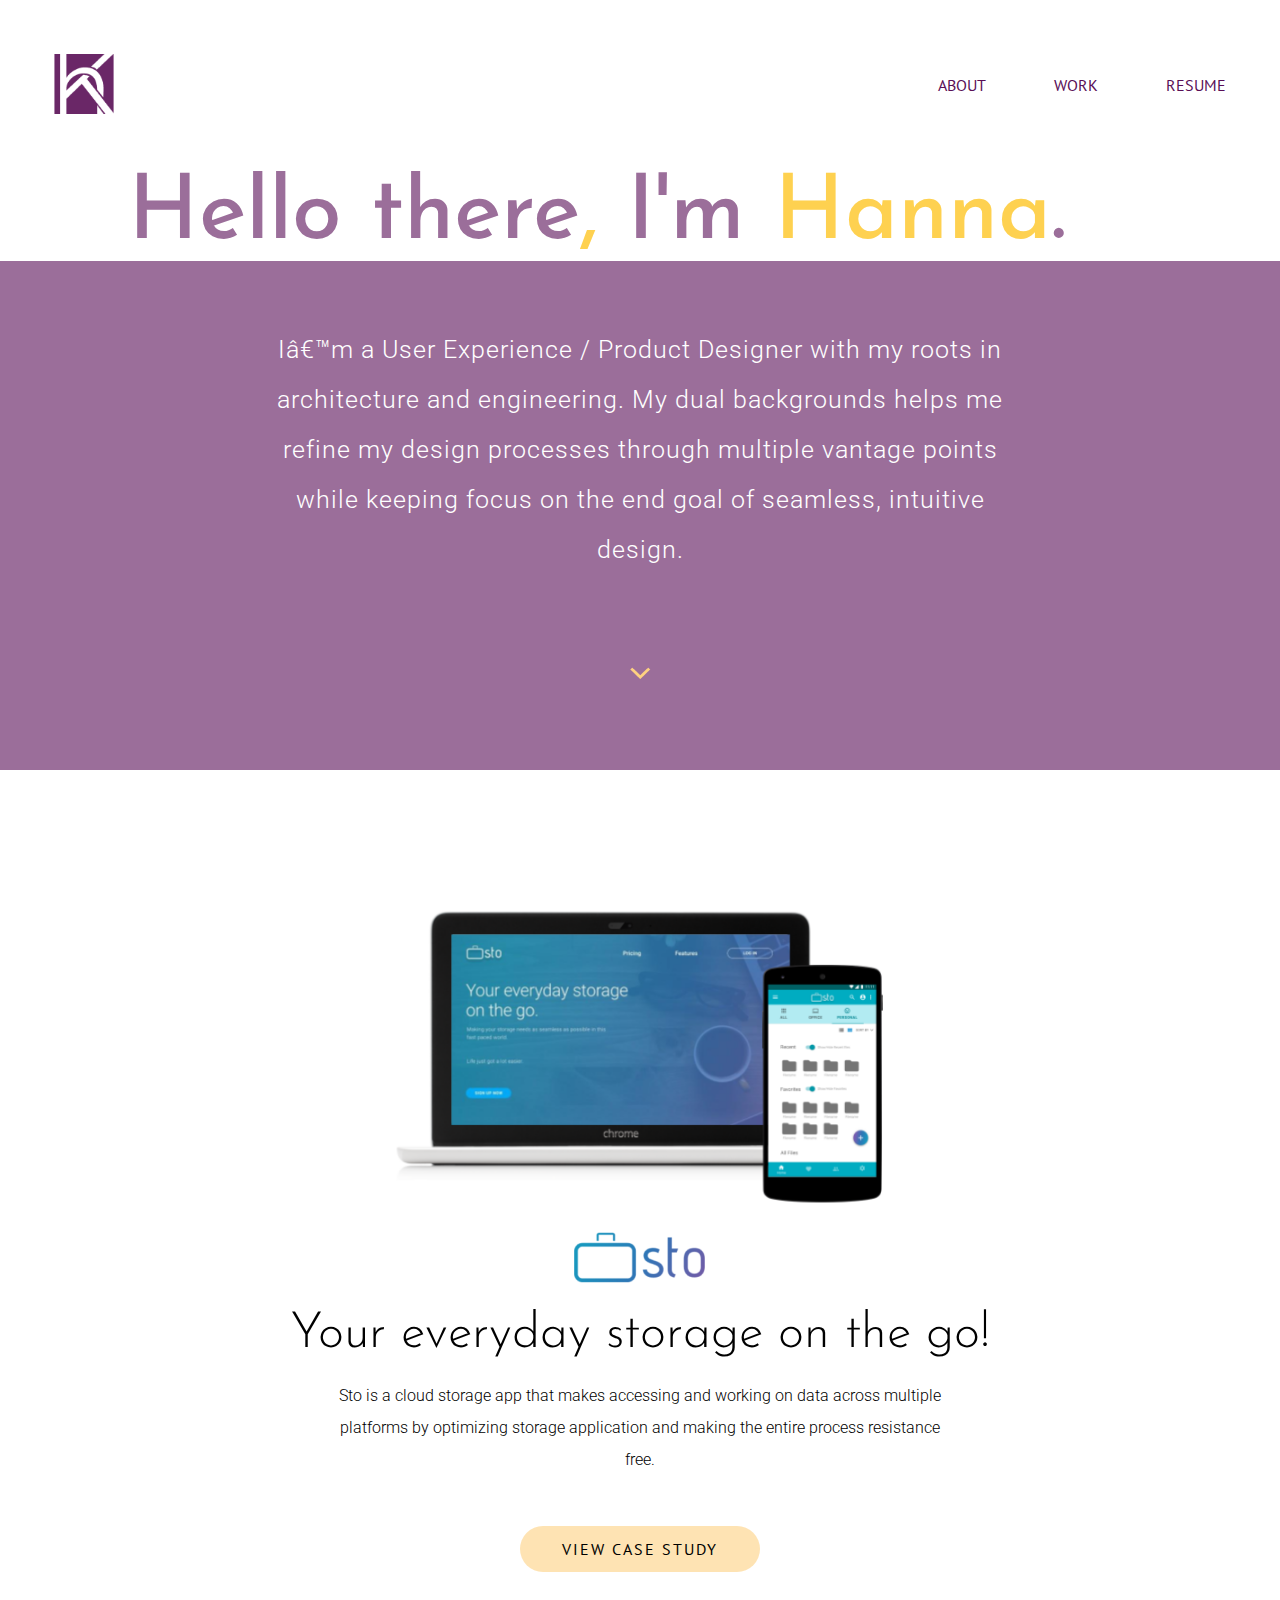
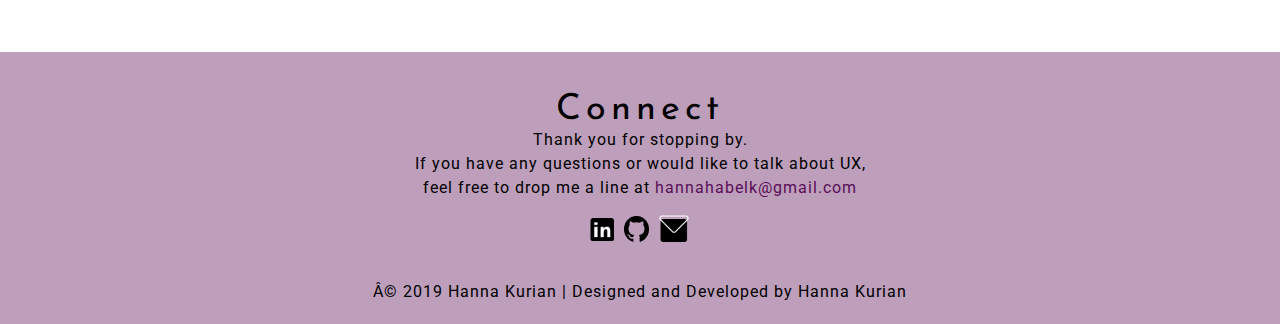
==== index.html @ 4257e0e0 "Merge branch 'master' into update9-26" ====
<!DOCTYPE html>
<html>
  <head>
    <meta charset="utf-9">
    <meta name="viewport" content="width=device-width, initial-scale=1.0">
    <title> Portfolio | Hanna Kurian</title>
     <!-- Material Design Lite -->
     <link rel="stylesheet" href="https://code.getmdl.io/1.3.0/material.indigo-purple.min.css" />
     <script defer src="https://code.getmdl.io/1.3.0/material.min.js"></script>
     <!-- Font Awesome -->
     <link href="https://maxcdn.bootstrapcdn.com/font-awesome/4.7.0/css/font-awesome.min.css" rel="stylesheet">
     <link href="https://fonts.googleapis.com/css?family=Roboto:100,100i,300,300i,400,400i,500,500i,700,700i,900,900i&display=swap" rel="stylesheet">
     <link href="https://fonts.googleapis.com/css?family=PT+Sans&display=swap" rel="stylesheet">
     <link href="https://fonts.googleapis.com/css?family=Bad+Script|Dosis:200,300,400,500,600,700,800|Josefin+Sans:100,100i,300,300i,400,400i,600,600i,700,700i|PT+Sans:400,400i,700,700i|Poiret+One&display=swap" rel="stylesheet">
    <link rel="stylesheet" href="styles/reset.css">
    <link rel="stylesheet" href="styles/main.css">
  </head>

  <body>

  <!-- navbar -->
  <header>
    <div class="head container">
      <ul class="flex-container">
        <li class="logo"><a href="index.html"><img src="images/logo.png" alt="logo"></a></li>
        <li class="about"><a href="about.html">ABOUT</a></li>
        <li class="work"><a href="project.html">WORK</a></li>
        <li class="resume"><a href="https://drive.google.com/file/d/1Lfg0qhiq1s1xW7n_6F_7X9Ksih0F5ll3/view?usp=sharing">RESUME</a></li>
      </ul>
    </div>
  </header>

  <main>
    <section class="hero container">
      <div class="herotop">
        <h1 class="herotext">Hello there<span class="yellow">, </span> I'm <span class="yellow"> Hanna</span>.</h1>
      </div>
      <div class="herobottom">
        I’m a User Experience / Product Designer with my roots in architecture and engineering.
        My dual backgrounds helps me refine my design processes through multiple
        vantage points while keeping focus on the end goal of seamless, intuitive design.
        <div class="arrow"><a href="#work"><img src="images/downarrow.png" alt="downarrow"></a></div>
      </div>
    </section>


      <!-- other sections below -->
      <section class>
        <div class="recent" id="work">
          <div class="stoMain"><img src="images/stomain.png" alt="logo"></div>
          <div class="stoLogo"><img src="images/stologo.png" alt="logo"></div>
          <div class="stoTitle"><h1>Your everyday storage on the go!</h1></div>
          <div class="stoContent">
            <p class="maincontent">Sto is a cloud storage app that makes accessing and working on data across multiple platforms by optimizing storage application and making the entire process resistance free.</p>
          </div>
          <div class="viewcasestudy">
            <a href="project.html"  class="button">VIEW CASE STUDY</a>
          </div>
        </div>
      </section>

    </main>


    <footer class="footerbox">

          <div class="texttop">
              <h5>Connect</h5>
              <h6>Thank you for stopping by.<br>
                 If you have any questions or would like to talk about UX,<br>
                 feel free to drop me a line at <a href="mailto:hannahabelk@gmail.com">hannahabelk@gmail.com</a><br>
              </h6>
          </div>



          <div class="social">
            <ul class="footcontainer">
                <li class="linkedin">
                  <a href="https://www.linkedin.com/in/hannaroykurian/">
                  <img src="images/linkedin.png" alt="logo">
                  </a>
                </li>
                <li class="github">
                  <a href="https://github.com/hannak5">
                      <img src="images/github.png" alt="logo">
                  </a>
                </li>
                <li class="mail">
                    <a href="mailto:hannahabelk@gmail.com">
                    <img src="images/mail.png" alt="logo">
                    </a>
                  </li>
              </ul>
            </div>


            <div class="textbelow">
              <h6>© 2019 Hanna Kurian | Designed and Developed by Hanna Kurian</h6>
            </div>


      </footer>

          <!-- Global site tag (gtag.js) - Google Analytics -->
      <script async src="https://www.googletagmanager.com/gtag/js?id=UA-148963703-1"></script>
      <script>
        window.dataLayer = window.dataLayer || [];
        function gtag(){dataLayer.push(arguments);}
        gtag('js', new Date());

        gtag('config', 'UA-148963703-1');
      </script>

  </body>

</html>
---- styles/main.css ----
*{
  box-sizing: border-box;
}

html{
  font-size: 10px;
}

body {
  background-color: white;
  width: 100vw;
}

.container{
  background-color: white;
  margin: 0 auto;
  overflow: hidden;
  width: 100vw;
}

/*project purple = #590E56*/
/*font specs*/


a:link, a:visited{
  color: black;
}

a:hover{
  color: #FED180;
}

p{
  font-family: 'Roboto', sans-serif;
  font-size: 1.6rem;
  line-height: 2;
  font-weight: 300;/* 400 for project.html*/
}

h1 {
  font-family: 'Josefin Sans', sans-serif;
  letter-spacing: 2; /*not there in project.html*/
}

h2 {
  font-size: 10rem;
  color: #9B6E9A;
  font-weight: bold;
}

h5{
  font-family: 'Josefin Sans', sans-serif;
  letter-spacing: .5rem;
  font-size: 3.6rem;
}

h6{
  font-family: 'Roboto', sans-serif;
  letter-spacing: .1rem;
  line-height: 2.4rem;
  font-size: 1.6rem;
}

b{
  font-weight: bolder;
}

.title{
  font-family: 'Josefin Sans', sans-serif;
  font-size: 4rem;
  font-weight: 350;
  letter-spacing: .1rem;
  line-height: 2;
  padding-bottom: 4rem;
  padding-top: 6rem;
}

/*subtitle text*/
.subtitle{
  font-family: 'Josefin Sans', sans-serif;
  font-size: 2.5rem;
  line-height: 5rem;
  font-weight: 300;
}

/*body copy big*/
.bodycopy{
  font-family: 'Roboto', sans-serif;
  font-size: 1.6rem;
  line-height: 3rem;
  letter-spacing: .1rem;
}

.smalltitle{
  width:100%;
  padding-top:8%;
  padding-bottom:2%;
  justify-content: center;
  align-items: center;
  text-align: center;
}

.captions{
  font-family: 'Roboto', sans-serif;
  font-size: 1.6rem;
  letter-spacing: .1rem;/* 0.1rem in project page*/
  line-height: 200%;/*150% in project page*/
  text-align:left;
}

.fig{
  font-family: 'Josefin sans', sans-serif;
  padding-left:2rem;
  font-style: italic;
  letter-spacing: 0px;
}

/*all the flex containers common element. 800px for desktop version*/
.content {
  align-items: center;
  align-content: center;
  display: flex;
  flex-direction: row;
  flex-wrap: wrap;
  height: auto;
  justify-content: center;
  text-align:left;
  width: 800px;
}

.pcontent {
  align-items: center;
  display: flex;
  flex-direction: row;
  flex-wrap: wrap;
  height: auto;
  justify-content: center;
  text-align:left;
  width: 800px;
}

/*container that is width 100%*/
.contentfull {
  align-items: flex-start;
  display: flex;
  flex-direction: row;
  flex-wrap: wrap;
  height: auto;
  justify-content: center;
  text-align:left;
  width:100vw;
}

section {
  margin: auto;
  width: 100%;
  overflow: hidden;
  display: flex;
  flex-wrap: wrap;
  justify-content: center;
  align-content: center;
  align-items: center;
  text-align: center;
}

.textblock{
  margin:5px;
  padding:2rem 0;
}


/*button specifications*/

.aroundbutton{
  padding-top: 5rem;
  padding-bottom:8rem;
}

a.button:link , a.button:visited {
  background-color: rgba(254, 209, 128, 60%);
  border: none;
  color: black;
  padding: 15px 32px;
  text-align: center;
  display: inline-block;
  font-size: 1.6rem;
  font-weight: 200;
  border-radius: 24px;
  font-family: 'PT Sans', sans-serif;
  width: 240px;
  letter-spacing: .2rem;
  text-decoration: none;
}

a.button:hover {
  background-color: #590E56;
  border: none;
  color: #FED180;
  padding: 15px 32px;
  text-align: center;
  display: inline-block;
  font-size: 16px;
  border-radius: 24px;
  font-family: 'PT Sans', sans-serif;
  width: 240px;
  letter-spacing: .2rem;
}

/*navbar specs*/

.flex-container{
    position:sticky;
    top:0;
    display: flex;
    flex-wrap: wrap;
    flex-direction: row;
    font-family: 'PT Sans', sans-serif;
    font-size: 2.4rem;
    height: auto;
    width: 100%;
    padding: 3rem;
    justify-content: space-between;
    align-items: center;
    }

.logo img{
      justify-content: left;
      height: 60px;
      width: 60px;
    }

li.about, li.logo, li.work, li.resume{
      justify-content: flex-end;
      display: flex;
      text-align: center;
      font-size: 1.6rem;
      flex-grow: 1;
      min-width: 7rem;
      padding: 2%;
}

.flex-container a:link, a:visited{
  color:#590E56;
}

.flex-container a:hover{
  color:#FED150;
}

li.logo {
      flex-grow:40;
      justify-content: left;
}

/*end of navbar specs*/

/* hero section */


.hero {
    height:100%;
    width:100%;
    display:flex;
    flex-direction: row;
  }

.herotop, .herobottom{
      display:flex;
      flex-direction: column;
}

.herotop{
  width:100%;
  text-align: left;
  font-weight: 500;
  font-size: 9rem;
  color: #9B6E9A;
  position: relative;
  z-index: 2;
  justify-content: left;
  align-items: flex-start;
}

.herotext{
  width:100%;
  padding-left:10%;
}
.yellow{
  color: #FED150;
  text-align: left;
}

.herobottom{
  z-index: 0;
  background-color: #9B6E9A;
  color:white;
  padding:5% 0;
  padding-left:20%;
  padding-right:20%;
  text-align:center;
  justify-content: center;
  align-items: center;
  line-height: 5rem;
  font-family: 'Roboto', sans-serif;
  font-size: 2.5rem;
  font-weight: 300;
  letter-spacing: .1rem;
}

.arrow img{
  padding-top: 45px;
  padding-bottom: 10px;
}

/* end of hero section  */

/* recent project work section */
.recent{
  align-items: center;
  justify-content: center;
  align-content: center;
  width:95%;
}

.stoMain img{
  padding:10% 0 0 0;
  width: 50rem;
  height: auto;
}

.stoTitle {
  height: auto;
  justify-content: center;
  align-items:center;
  align-content: center;
  text-align: center;
  font-weight: 300;
  font-size: 5rem;
  padding:2rem;
}

.stoContent{
  align-items: center;
  justify-content: center;
  align-content: center;
  padding-bottom:50px;
  padding-left: 25%;
  padding-right: 25%;
}

.viewcasestudy{
  padding: 8rem;
  padding-top:0
}

/* end of recent project work section */

/* footer section */
.footerbox{
  background-color: rgba(89,14,86,40%);
  padding: 4rem 8rem;
  padding-bottom: 2rem;
  height: auto;
  justify-content: center;
  align-content: center;
  align-items: center;
  text-align: center;
  width:100%;
}

.footcontainer{
  display: flex;
  flex-wrap: wrap;
  flex-direction:row;
  font-family: 'Roboto', sans-serif;
  height: auto;
  width: 100%;
  justify-content: center;
  align-items: center;
}

.social{
  padding: 10px;
  padding-bottom:20px;
  justify-content: center;
}

li.mail, li.github, li.linkedin{
      padding:5px;
      display: flex;
      min-width: 1.6rem;
      width: auto;
      height: 50px;
}

.footer{
  letter-spacing: normal;
  font-size: 1.6rem;
  font-weight: 400;
  line-height: 3rem;
}

.connect {
  letter-spacing: .5rem;
  font-size: 3.6rem;
  line-height: 4rem;
  font-weight: 400;
}

.texttop .textbelow{
  justify-content: center;
  text-align: center;
}

/* end of footer section */

/*about me page*/
.designer img{
  position:relative;
  width:100%;
  height:55rem;
  object-fit:cover;
}

.aboutmepage{
  position:absolute;
  z-index: 1;
  background-color: transparent;
}

.aboutsummary{
  display: flex;
  flex-direction: row;
  flex-wrap: wrap;
  /* padding-top:55rem; */
}

.abouttitle{
  font-size: 5rem;
  font-family:'Josefin sans', sans-serif;
  height: auto;
  margin:auto;
  padding: 4rem;
  padding-top:8rem;
}

.aboutme{
  justify-content: center;
  text-align: center;
}

.seemywork{
  margin: 5rem auto;
}

.quesbox, .ansbox{
  display: flex;
  flex-direction: column;
  flex-wrap: wrap;
  justify-content: flex-start;
  width:100%;
}

.quesbox{
  padding-top:5rem;
}

.ansbox {
  padding:3rem 0;
  padding-left: 3.5rem;
}

.ques{
  font-family: 'Josefin Sans', sans-serif;
  font-size: 3.5rem;
  line-height: 4rem;
}

.ans{
  font-size: 1.8rem;
}

.full{
  display: flex;
  flex-direction: column;
  flex-wrap: wrap;
  width:100%;
  justify-content: center;
  align-items: center;
  align-content: center;
}

.interest{
  justify-content: center;
  padding: 6rem;
  padding-bottom:4rem;
  font-size: 3.5rem;
  letter-spacing: normal;
  font-weight: 300;
}

.getintouch{
  padding:10rem 8rem;
  padding-top:0;
}

/* STO project page details */

/*summary of project*/

.intro{
  align-items: center;
  display: flex;
  flex-direction: row
  justify-content: space-between;
  width:90%;
  height: auto;
}


.sto{
  overflow: hidden;
  display: flex;
  flex-wrap: wrap;
  flex-direction: column;
  overflow:auto;
  width: 100%;
  align-items: center;
}

.stoMainp, .stoLogop, .stoTitlep, .stoContentp{
  align-items: center;
  display: flex;
  flex-direction: row;
  justify-content: center;
  text-align: center;
  width:100%;
}

.stoTitlep {
  padding: 3% 0;
  font-weight: 300;
  font-size: 5rem;
}

.stoContentp{
  width:600px;
  font-size: 1.8rem;
  line-height: 2rem;
}

.delv-container{
  align-items: flex-start;
  justify-content: space-between;
  text-align:center;
  padding: 6rem 0;
}

.design, .delv, .tools{
  min-width: 19rem;
}
/*problem solution section*/

.problemsolution{
  align-items: flex-start;
  display: flex;
  flex-direction: row;
  justify-content: space-between;
}

.left, .right{
  display: flex;
  flex-direction: column;
}

.left {
  justify-content: left;
  text-align: left;
  width: 60%;
}

.right img{
  height: auto;
  width: 23rem;
  filter: drop-shadow(0px 3px 9px #B3C1C7);
}

.prob{
  padding-bottom: 4.5rem;
}

/*color background sections*/
.colorbk{
  width:100%;
  height:auto;
  background-color: rgba(205, 169, 160, 40%);
  padding:5rem 0;
}

.current{
  text-align: left;
}

.readmore{
  display:flex;
  color: #590E56;
  justify-content: center;
  align-items: center;
  align-content: center;
  text-decoration: none;
  text-transform:lowercase;
  background-color: none;
  border-radius: 0;
  border-bottom: 1px solid #FED150;
  line-height: normal;
  padding: 0;
  margin:50px;
}

.readmore > a:hover{
  color:black;
  background-color: rgba(254, 209, 128, 60%);
  border-bottom:none;
}

/*screen width for images*/
.content-img{
  display: flex;
  flex-direction: row;
  flex-wrap: wrap;
  width: 100rem;
}

/* height for images in colored backgrounds*/
.ninefive img, .ui img, .account img, .thumbsup img,
.back img, .comp img, .hand img, .plus img{
  height: 8rem;
  padding: 5px;
  width: auto;
}

.ui, .account, .thumbsup, .ninefive,
.back, .comp, .hand, .plus{
  display: flex;
  flex-direction: column;
  flex-basis: 100%;
  flex: 1;
  padding: 3rem;
  align-items: center;
  text-align: center;
}


/* next and previous project bar*/

.bottomnavbar{
  display: flex;
  flex-direction: row;
  flex-grow: 1;
  flex-wrap: wrap;
  height: auto;
  padding: 10rem 10rem;
  width: 100%;
}

.bottomflexcontainer{
  overflow: hidden;
  width: 100%;
  align-items: center;
  align-content: center;
  justify-content: center;
  display: flex;
  flex-direction: row;
  flex-wrap: wrap;
}

.rightarrow img, .leftarrow img{
  flex-grow: 1;
  height: 2rem;
  justify-content: space-around;
  width: 2rem;
}

.rightarrow img, li.prev{
  align-items:flex-start;
  justify-content:flex-start;
  text-align:left;
}

.leftarrow img, li.next{
  align-items:flex-end;
  justify-content: flex-end;
  text-align:right;
}

li.prev, li.next, li.rightarrow, li.leftarrow{
  color: #590E56;
  display: flex;
  font-family: 'Josefin Sans', sans-serif;
  font-size: 1.6rem;
  letter-spacing: .1rem;
  padding: 1rem 2rem;
}

li.prev {
  flex-grow:20;
}

li.next {
  flex-grow:20;
}

a:visited , a:link{
        color: #590E56;
        text-decoration: none;
}

a:hover{
  color: #FED150;
}

/*persona seciton*/

.persona-cont {
  display: flex;
  flex-direction: row;
  flex-basis: 100%;
  align-items: center;
  align-content: center;
  justify-content: center;
}

.personaboy, .personagirl, .bubbles{
  padding:0 1rem;
  align-items: center;
  align-content: center;
  justify-content: center;
}

.personaboy img, .personagirl img{
  width: 24rem;
  height: auto;
  align-items: center;
  align-content: center;
  justify-content: center;
}

.bubbles{
  display: flex;
  flex-direction: column;
  justify-content: space-around;
}

.box1 {
  margin: 6px auto;
  padding: 1rem;
  text-align: center;
  position: relative;
  font-size: 1.2rem;
  letter-spacing: 1px;
  line-height: 20px;
}

.speechbubbleboy{
  border: 4px solid #590E56;
}

.speechbubblegirl{
  border: 4px solid #FED180;
}

/* speech bubble boy */

.speechbubbleboy:before {
  content: "";
  width: 0px;
  height: 0px;
  position: absolute;
  border-left: 10px solid #590E56;
  border-right: 10px solid transparent;
  border-top: 10px solid #590E56;
  border-bottom: 10px solid transparent;
  right: -21px;
  top: 6px;
}

.speechbubbleboy:after {
  content: "";
  width: 0px;
  height: 0px;
  position: absolute;
  border-left: 7px solid #fff;
  border-right: 7px solid transparent;
  border-top: 7px solid #fff;
  border-bottom: 7px solid transparent;
  right: -11px;
  top: 10px;
}


/* speech bubble girl */

.speechbubblegirl:before {
  content: "";
  width: 0px;
  height: 0px;
  position: absolute;
  border: 1px solid #FED180;
  border-left: 10px solid transparent;
  border-right: 10px solid #FED180;
  border-top: 10px solid #FED180;
  border-bottom: 10px solid transparent;
  left: -21px;
  top: 6px;
}

.speechbubblegirl:after {
  content: "";
  width: 0px;
  height: 0px;
  position: absolute;
  border-left: 7px solid transparent;
  border-right: 7px solid #fff;
  border-top: 7px solid #fff;
  border-bottom: 7px solid transparent;
  left: -11px;
  top: 10px;
}

/*competitive analysis section*/

.comp-cont{
  display: flex;
  flex-wrap: wrap;
  flex-direction: row;
  height: auto;
  width: 100%;
  padding:5%;
  justify-content: space-around;
  align-items: center;
  align-content: center;
}

.google, .dropbox, .evernote{
  display: flex;
  flex-direction: row;
  justify-content: space-between;
  align-items: center;
}

/*user flows section*/

.userflows{

  display: flex;
  flex-direction: row;
  flex-wrap: wrap;
  align-items: flex-end;
  align-content: center;
  justify-content:center;
  padding: 5rem 0;
  height: auto;
  width:100%;
}

.flow1 img, .flow2 img{
  display: flex;
  justify-content: center;
  align-items: flex-end;
  align-content: center;
  width: 58rem;
  margin:2rem;
  margin-bottom:.5rem;
  filter: drop-shadow(0px 3px 9px #B3C1C7);
}

/*images of "creating new file" screens*/
.createnewfile{
  display: flex;
  flex-wrap: wrap;
  flex-direction: row;
  justify-content:center;
  padding: 5rem 0;
}

.newfile1 img, .newfile2 img, .newfile3 img, .newfile4 img{
  display: flex;
  flex-grow: 1;
  flex-direction: row;
  height: 35rem;
  width: auto;
  padding:0 1rem;
}

.brandingimg{
  align-content: flex-start;
  align-items: flex-start;
  display: flex;
  flex-direction: row;
  flex-wrap: wrap;
  justify-content:flex-start;
  padding:5rem 0;
}

/* color palette and text image*/

.palette {
  align-content: center;
  display: flex;
  flex-direction: row;
  flex-wrap: wrap;
  height: auto;
  justify-content:space-around;
  width: 400px;
}

.maintext{
  display: flex;
  flex-direction: row;
  flex-wrap: wrap;
  height: auto;
  justify-content: space-between;
  padding: 10px 0;
  width:100%;
}
.roboto img{
  width:40rem;
  height: auto;
  padding:0 10px;
}

.box{
  justify-content:center;
  width: 28%;
}

.dot {
  border-radius: 50%;
  display: inline-block;
  height: 50px;
  width: 50px;
}

.c1{
  background-color: #745AA6;
}

.c2{
  background-color: #2F75B5;
}

.c3{
  background-color:#1896BE;
}

.c4{
  background-color:#4C5A5D;
}

.c5{
  background-color:#BBC3C6;
}

.c6{
  background-color:#F2F2F2;
}

.logoimg{
  display: flex;
  flex-direction: row;
  flex-wrap: wrap;
  height: auto;
  justify-content: space-between;
  padding: 6rem 0;
}

.l1 img, .l2 img, .l3 img{
  display: flex;
  flex-direction: row;
  flex-wrap: wrap;
  justify-content: center;
  padding:0 20px;
}

/*preference testing*/

.preference{
  display: flex;
  flex-direction: row;
  flex-wrap: wrap;
  height: auto;
  justify-content: center;
  padding: 50px 20px;
  width: 100%;
}

.row1, .row2, .row3{
  display: flex;
  flex-direction: row;
  flex-wrap: wrap;
  justify-content: center;
}

.img1a img, .img1b img{
  filter: drop-shadow(0px 3px 9px #B3C1C7);
  align-items: flex-start;
  display: flex;
  flex-direction: row;
  height: auto;
  justify-content: center;
  padding: 10px 20px;
  width: 600px;
}

.img2a img, .img2b img{
  filter: drop-shadow(0px 3px 9px #B3C1C7);
  display: flex;
  height: auto;
  justify-content: center;
  padding: 10px 20px;
  width: 600px;
  height: auto;
}

.img3a img, .img3b img{
  filter: drop-shadow(0px 3px 9px #B3C1C7);
  display: flex;
  flex-direction: row;
  height:30rem;
  width:auto;
  justify-content: center;
  padding: 1rem 2rem;
}

.threephone{
  align-items: center;
  align-content: center;
  justify-content: center;
}

.threephone img{
  height: 45rem;
  width: auto;
  padding: 5rem 2rem;
}

/*high fidelity prototyping*/

.prototype{
  display: flex;
  flex-direction: column;
  flex-wrap: wrap;
  justify-content: space-between;
}

.srow1, .srow2{
  display: flex;
  flex-direction: row;
  justify-content: center;
  padding: 50px 20px;
}

.s1 img, .s2 img, .s3 img, .s4 img, .s5 img, .s6 img{
  align-items: center;
  display: flex;
  height: 45rem;
  justify-content: space-between;
  padding: 0px 10px;
  width: auto;
}

#secondframe{
  height:auto;
  width:auto;
  overflow:auto;
}


#firstframe{
  height: auto;
  width: auto;
  overflow:auto;
}



@media screen and (max-width: 992px) {


    /*navbar*/
    .flex-container{
      width:100%;
      display: flex;
      flex-wrap: wrap;
      flex-direction: row;
      overflow: hidden;
      justify-content: space-between;
      align-items: center;
      padding: 3rem;
    }

    li.about, li.work, li.resume{
      flex-direction: row;
      justify-content: center;
      align-items: center;
    }

    li.logo {
      width: 100%;
      padding-bottom: 3rem;
      justify-content: center;
    }

    section {
      margin: auto;
      width: 100%;
      overflow: hidden;
      display: flex;
      flex-wrap: wrap;
      justify-content: center;
      align-content: center;
      align-items: center;
      text-align: center;
    }


  /*Hero section*/

  .hero {
      height:100%;
      display:flex;
      flex-direction: row;
  }


  .herotop{
    width:30rem;
    font-weight: 400;
    font-size: 4.5rem;
    padding:0;
    text-align: center;
    justify-content: left;
    align-items: left;
  }

  .herobottom{
    height:100%;
    background-color: #9B6E9A;
    padding:10% 20%;
    line-height: 4rem;
    font-size: 1.8rem;
  }

  .arrow img{
    padding:0;
    padding-bottom: 10px;
  }

  .stoMain img{
    justify-content: center;
    width:300px;
    height:auto;
  }

  .stoLogo img{
    justify-content: center;
    height: 4rem;
    width: auto;
  }

  .stoTitle {
    justify-content: center;
    height: auto;
    font-weight: 300;
    font-size: 3rem;
    padding: 2rem 4rem;
  }

  .stoContent{
    justify-content: center;
    padding: 2rem 5rem;
    padding-top: 0;
  }

  .viewcasestudy{
    justify-content: center;
    align-items: center;
    align-content: center;
    padding: 0;
    padding-bottom: 12rem;
  }

  .connect{
    letter-spacing: 0rem;
    font-size: 3rem;
  }

  .footerbox{
    padding: 4rem;
    height: auto;
  }

  .footcontainer{
    display: flex;
  }

  .textbelow {
    padding: 0;
  }

  .aboutmepage{
    position:static;
    background-color:white;
  }

  .designer img{
    position:relative;
    width:100%;
    height:auto;
    justify-content: center;
  }

/*about me page*/

  .content {
    width: 100vw;
    padding:0 3%;
  }

  .aboutsummary{
    display: flex;
    flex-direction: row;
    flex-wrap: wrap;
    /* padding-top:55rem; */
  }

  .abouttitle{
    text-align: center;
    width:100%;
    font-size: 4rem;
    line-height: 5rem;
    padding: 10%;
  }

  .aboutme{
    justify-content: center;
    text-align: center;
  }

  .seemywork{
    margin: 5rem auto;
  }

  .quesbox, .ansbox{
    display: flex;
    flex-direction: column;
    flex-wrap: wrap;
    justify-content: flex-start;
    width:100%;
  }

  .quesbox{
    padding-top:5rem;
  }

  .ansbox {
    padding:3rem 0;
    padding-left: 3.5rem;
  }

  .ques{
    font-family: 'Josefin Sans', sans-serif;
    font-size: 3.5rem;
    line-height: 4rem;
  }

  /*body copy big*/
  .bodycopy{
    font-family: 'Roboto', sans-serif;
    font-size: 1.6rem;
    line-height: 3rem;
  }

  .ans{
    font-size: 1.8rem;
  }

  .full{
    display: flex;
    flex-direction: column;
    flex-wrap: wrap;
    width:100%;
    justify-content: center;
    align-items: center;
    align-content: center;
  }

  .interest{
    text-align: center;
    align-items: center;
    align-content: center;
    justify-content: center;
    padding:4rem;
    padding-bottom:4rem;
    font-size: 3.5rem;
    letter-spacing: normal;
    font-weight: 300;
    line-height: 4rem;
  }

  .getintouch{
    padding:10rem 8rem;
    padding-top:0;
  }

/* STO project page  */

  /*navbar*/

  li.about, li.work, li.resume{
    flex-direction: row;
    justify-content: center;
    align-items: center;
  }

  li.logo {
    width: 100%;
    padding-bottom: 3rem;
    justify-content: center;
  }

    /*all the flex containers common element. 800px for desktop version*/
  .content {
    width: 80vw;
  }

.sto{
  width:80%;
  align-items: center;
  justify-content: center;
  align-content: center;
}

  .pcontent{
    width:100vw;
    align-items: center;
    justify-content: center;
    align-content: center;
  }

  /*container that is width 100%*/
  .contentfull {
    padding: 1rem;
  }

  .div{
    padding: 0px;
    justify-content: center;
  }

  .stoMainp img{
    width:100%;
    height:auto;
  }

  .stoTitlep{
    padding: 10% 0;
    font-weight: 300;
    font-size: 3.5rem;
  }


  .stoContentp{
    width:80%;
    font-size: 1.6rem;
    line-height: 3rem;
  }


  .viewcasestudy{
    padding: 8rem;
    padding-top:2rem;
  }

  a:link.button a:visited.button{
    font-size: 1.4rem;
  }

  a:hover.button{
    font-size: 1.4rem;
  }

  .delv-container{
    padding-top: 0px;
    text-align:center;
  }

  .design, .deliv , .tools{
    display:flex;
    flex-direction: column;
    padding:2rem 0;
  }

  /*problem solution section*/

  .problemsolution{
    align-items: flex-start;
    display: flex;
    flex-direction: row;
    justify-content: center;
  }

  .left, .right, .prob,.soln{
    display: flex;
    flex-direction: column;
    padding:2rem 0;
  }

  .left {
    width: 100%;
  }

  .prob{
    padding-bottom: 4.5rem;
  }

  /*color background sections*/

  /*screen width for images*/
  .content-img{
    flex-direction: column;
    flex-basis: 100%;
    width: 80%;
    align-items: center;
    justify-content: center;
    align-items: center;
    text-align: center;
  }

  .ui, .account, .thumbsup, .ninefive,
  .back, .comp, .hand, .plus{
    display: flex;
    flex-direction: column;
    flex-basis: 100%;
    flex: 1;
    padding: 3rem;
    align-items: center;
    justify-content: center;
    align-items: center;
    text-align: center;
    max-width:600px;
  }

  /* next and previous project bar*/

  .bottomnavbar{
    padding: 4rem;
  }

  li.prev, li.next, li.rightarrow, li.leftarrow{
    padding: 1rem 2rem;
  }

  .colorbk{
    padding:5rem 2rem;
  }

/*readmore buttons*/

.readmore{
  text-align: center;
  border-top: 1px solid #FED150;
  padding:2px 0;
  background-color: transparent;
}

.readmore > a:hover{
  background-color: rgba(254, 209, 128, 60%);
  border-bottom:none;
  border-top:none;
}

  /*persona section*/

  .persona-cont {
    display: flex;
    flex-direction: column;
  }

  .personaboy, .personagirl, .bubbles{
    padding:1rem 1rem;
    display: flex;
    flex-direction: column;
  }

  .personaboy img, .personagirl img{
    width: 30rem;
  }

  .box1 {
    margin: 0px auto;
    width:21rem;
    height: auto;
    padding: 2rem;
    position: relative;
  }

  .speechbubbleboy,.speechbubblegirl{
    margin: 4px auto;
  }

  /*competitive analysis section*/

  .comp-cont{
    padding: 4rem 0;
  }

  .google img, .dropbox img, .evernote img{
    width: auto;
    height: 6rem;
  }

  .google .dropbox , .evernote {
    justify-content: center;
  }

  /*user flows section*/

  .userflows{
    padding:0;
  }

  .flow1 img, .flow2 img{
    width: 33rem;
    padding: 5rem 2rem;
  }


  /*images of "creating new file" screens*/
  .createnewfile{
    display: flex;
    flex-wrap: wrap;
    flex-direction: column;
    height: auto;
    width:100%;
    padding:2rem 0;
    justify-content:space-around;
  }

  .newfile1 img, .newfile2 img, .newfile3 img, .newfile4 img{
    flex-wrap: wrap;
    flex-direction: column;
    height: auto;
    width: 28rem;
  }

/* color palette and text image*/

.brandingimg{
  justify-content:center;
}

.palette {
  min-width: 30rem;
  padding: 2rem 4rem;
}

.maintext{
  display: flex;
  flex-direction: row;
  flex-wrap: wrap;
  height: auto;
  justify-content: flex-start;
  padding: 10px;
  min-width:30rem;
}

.roboto img{
    padding: 2rem 4rem;
}

.box{
    width: 30%
}

.logoimg{
  padding: 0;
  justify-content: center;
  align-items: center;
  align-content: center;
}

.l1 img, .l2 img, .l3 img{
  display: flex;
  flex-direction: row;
  flex-wrap: wrap;
  padding: 2rem 0;
  height: auto;
  width: 100%;
}

.l2 img, .l3 img {
  height: auto;
  width: 30rem;
}

/*preference testing*/

.preference{
  padding: 0;
}

.row1, .row2, .row3{
  flex-direction: column;
  justify-content: center;
  align-items: center;
  padding: 2rem 0;
  height: auto;
  width:100%;
}

.img1a img, .img1b img, .img2a img, .img2b img{
  height: auto;
  padding: 1rem 0;
  width: 32rem;
}

.img3a img, .img3b img{
  width: 15rem;
  height: auto;
  padding: 1rem 0;
}

.threephone img{
  margin: 5px auto;
}

/*high fidelity prototyping*/

.s1 img, .s2 img, .s3 img, .s4 img, .s5 img, .s6 img{
  height: 39rem;
  padding: 0 2rem;
}

.srow1{
  padding-right: 0px;
}

.srow2{
  padding-left: 0px;
}

  #firstframe{
    padding: 2rem;
    height:600px;
    width:90vw;
    overflow: scroll;
    overflow-y: hidden;
  }

  #secondframe{
    height:500px;
    width:auto;
    overflow:auto;
    scroll-behavior: smooth;
    overflow-y: hidden;
  }

  .contentfull{
    padding:0;
    width:100vw;
  }

  .designer{
    display:flex;
    flex-grow: 1;
    flex-basis: 100%;
  }

  #myframe{
    height:300px;
    width:100vw;
    overflow:hidden;
  }

}

@media screen and (max-width: 320px){
.herotop{

}

}
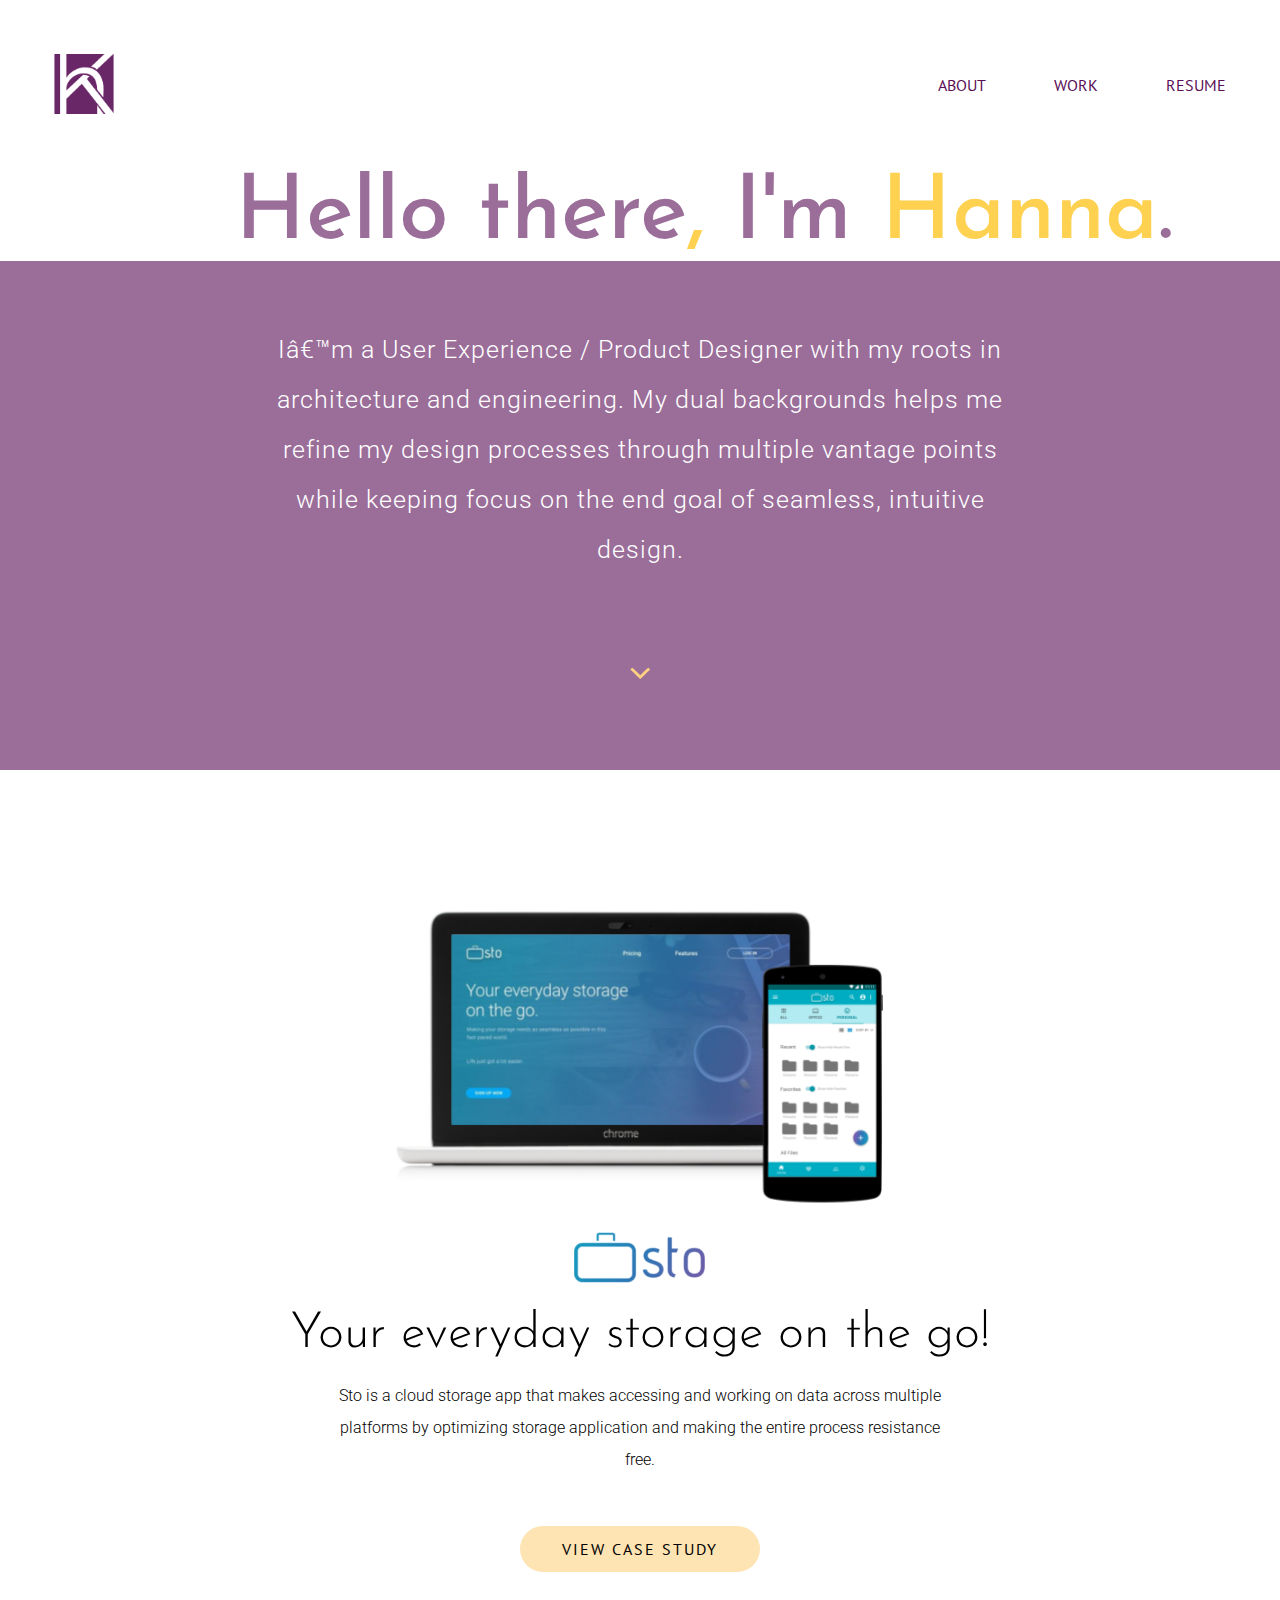
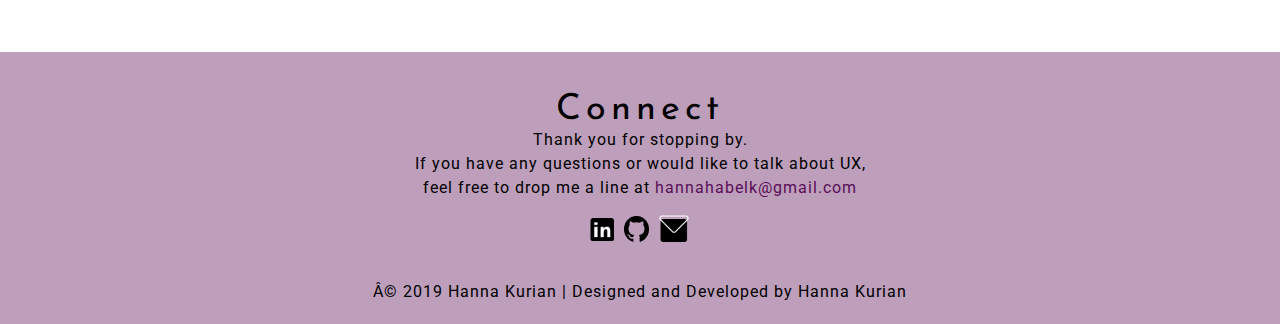
==== commit afce2062: "Update index.html" ====
--- a/index.html
+++ b/index.html
@@ -25,7 +25,7 @@
         <li class="logo"><a href="index.html"><img src="images/logo.png" alt="logo"></a></li>
         <li class="about"><a href="about.html">ABOUT</a></li>
         <li class="work"><a href="project.html">WORK</a></li>
-        <li class="resume"><a href="https://drive.google.com/file/d/1Lfg0qhiq1s1xW7n_6F_7X9Ksih0F5ll3/view?usp=sharing">RESUME</a></li>
+        <li class="resume"><a href="images/HannaKurian_Resume.pdf">RESUME</a></li>
       </ul>
     </div>
   </header>
--- a/styles/main.css
+++ b/styles/main.css
@@ -8,7 +8,7 @@
 
 body {
   background-color: white;
-  width: 100vw;
+  width: 100%;
 }
 
 .container{
@@ -271,14 +271,14 @@
 
 .herotop{
   width:100%;
-  text-align: left;
+  text-align: center;
   font-weight: 500;
   font-size: 9rem;
   color: #9B6E9A;
   position: relative;
   z-index: 2;
-  justify-content: left;
-  align-items: flex-start;
+  justify-content: center;
+  align-items: center;
 }
 
 .herotext{
@@ -887,7 +887,7 @@
   display: flex;
   flex-grow: 1;
   flex-direction: row;
-  height: 35rem;
+  height: 32rem;
   width: auto;
   padding:0 1rem;
 }
@@ -1071,7 +1071,7 @@
 
 #secondframe{
   height:auto;
-  width:auto;
+  width:100%;
   overflow:auto;
 }
 
@@ -1082,6 +1082,12 @@
   overflow:auto;
 }
 
+
+#thirdframe{
+  height: auto;
+  width: auto;
+  overflow:auto;
+}
 
 
 @media screen and (max-width: 992px) {
@@ -1335,14 +1341,14 @@
   }
 
 .sto{
-  width:80%;
+  width:100%;
   align-items: center;
   justify-content: center;
   align-content: center;
 }
 
   .pcontent{
-    width:100vw;
+    width:85%;
     align-items: center;
     justify-content: center;
     align-content: center;
@@ -1392,12 +1398,17 @@
 
   .delv-container{
     padding-top: 0px;
+    padding:0 10%;
     text-align:center;
+    justify-content:center;
+    align-items:center;
   }
 
   .design, .deliv , .tools{
     display:flex;
     flex-direction: column;
+    justify-content:center;
+    align-items:center;
     padding:2rem 0;
   }
 
@@ -1658,6 +1669,14 @@
     overflow-y: hidden;
   }
 
+  #thirdframe{
+  padding: 2rem;
+  height:600px;
+  width:90vw;
+  overflow: scroll;
+  overflow-y: hidden;
+}
+
   #secondframe{
     height:500px;
     width:auto;
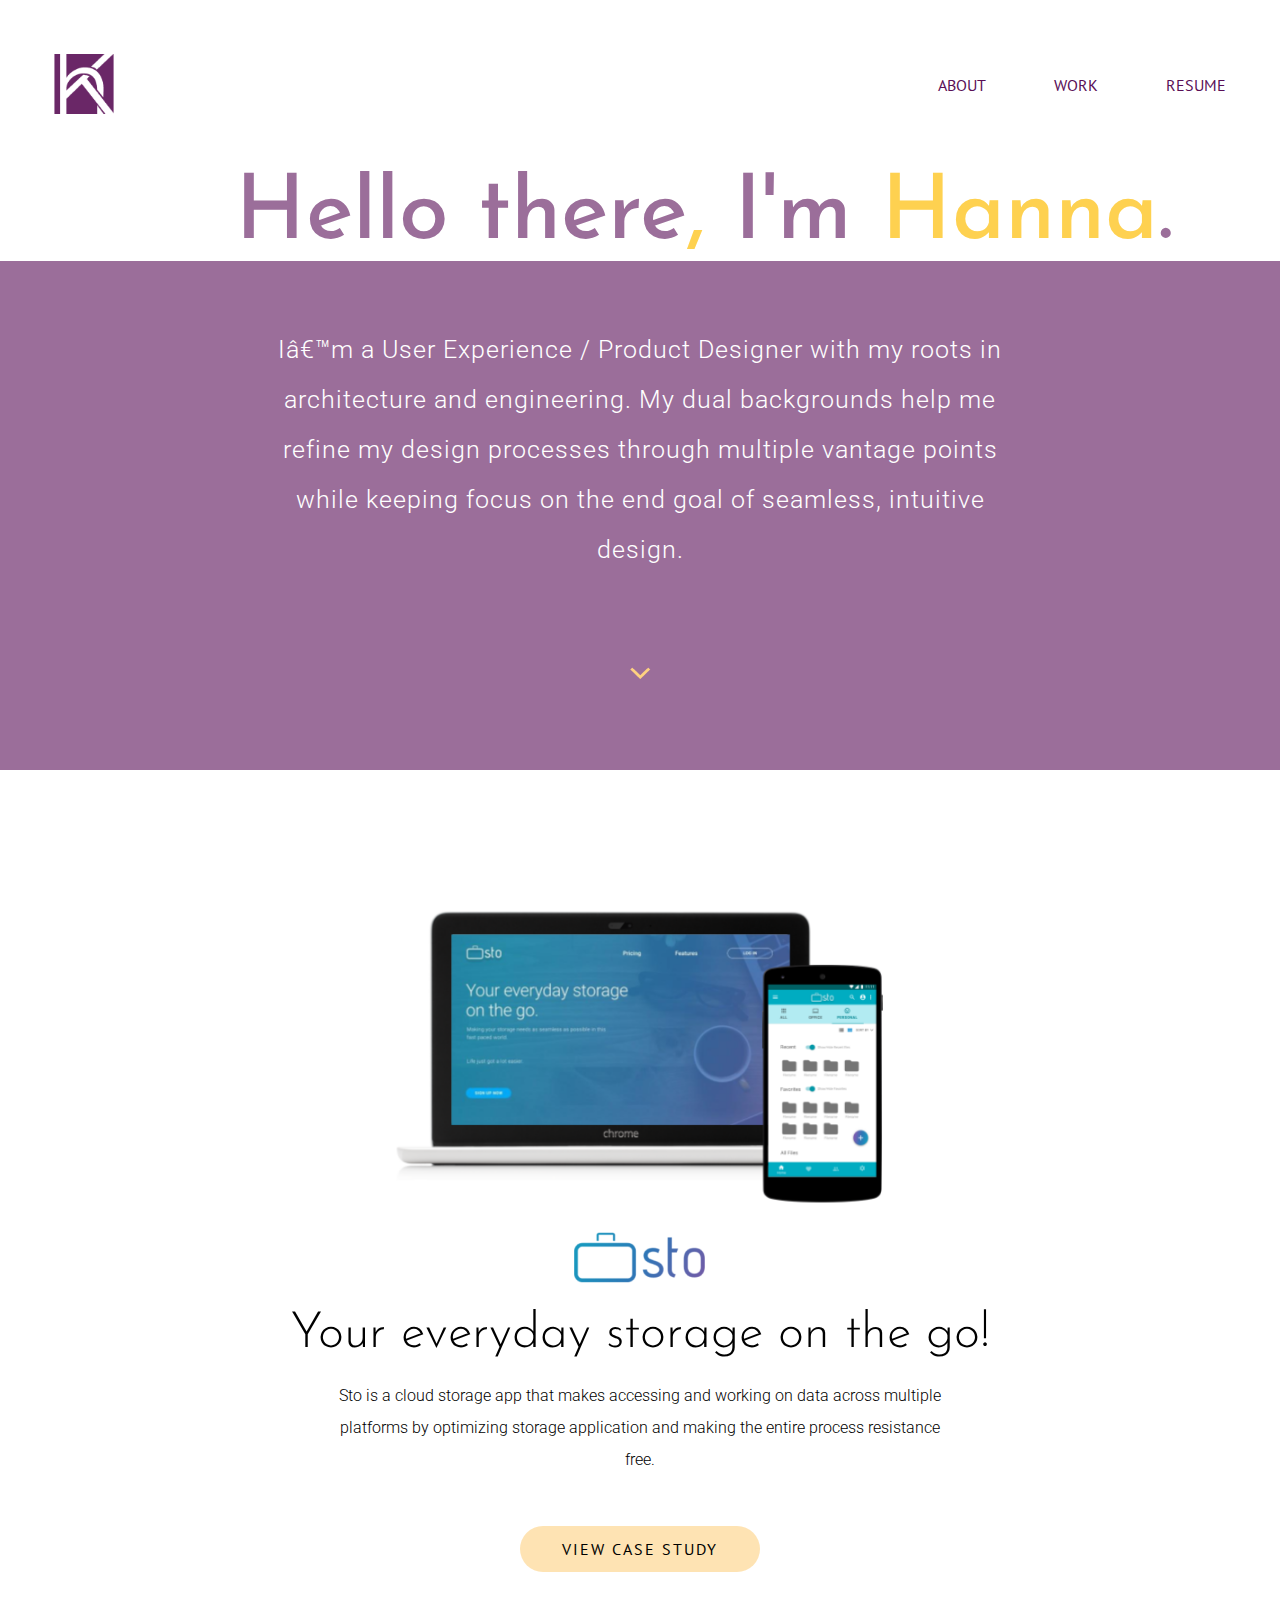
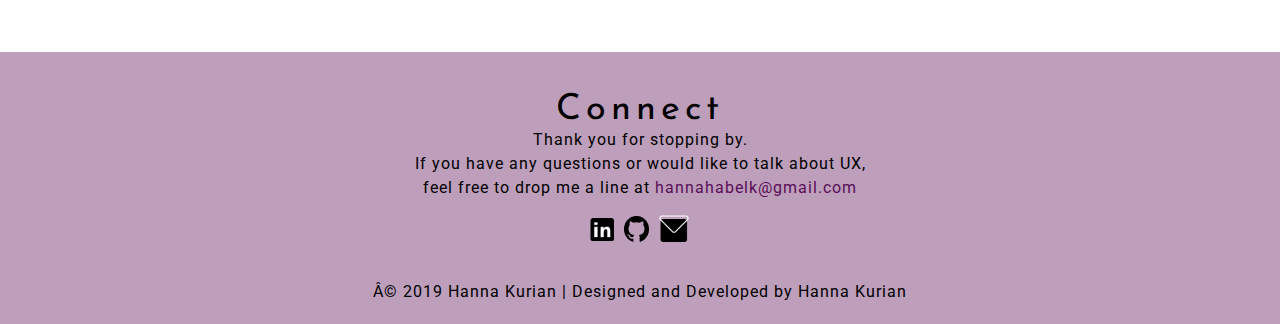
==== commit 80239bff: "Update index.html" ====
--- a/index.html
+++ b/index.html
@@ -25,7 +25,7 @@
         <li class="logo"><a href="index.html"><img src="images/logo.png" alt="logo"></a></li>
         <li class="about"><a href="about.html">ABOUT</a></li>
         <li class="work"><a href="project.html">WORK</a></li>
-        <li class="resume"><a href="images/HannaKurian_Resume.pdf">RESUME</a></li>
+        <li class="resume"><a href="https://drive.google.com/file/d/1Lfg0qhiq1s1xW7n_6F_7X9Ksih0F5ll3/view?usp=sharing">RESUME</a></li>
       </ul>
     </div>
   </header>
@@ -37,7 +37,7 @@
       </div>
       <div class="herobottom">
         I’m a User Experience / Product Designer with my roots in architecture and engineering.
-        My dual backgrounds helps me refine my design processes through multiple
+        My dual backgrounds help me refine my design processes through multiple
         vantage points while keeping focus on the end goal of seamless, intuitive design.
         <div class="arrow"><a href="#work"><img src="images/downarrow.png" alt="downarrow"></a></div>
       </div>
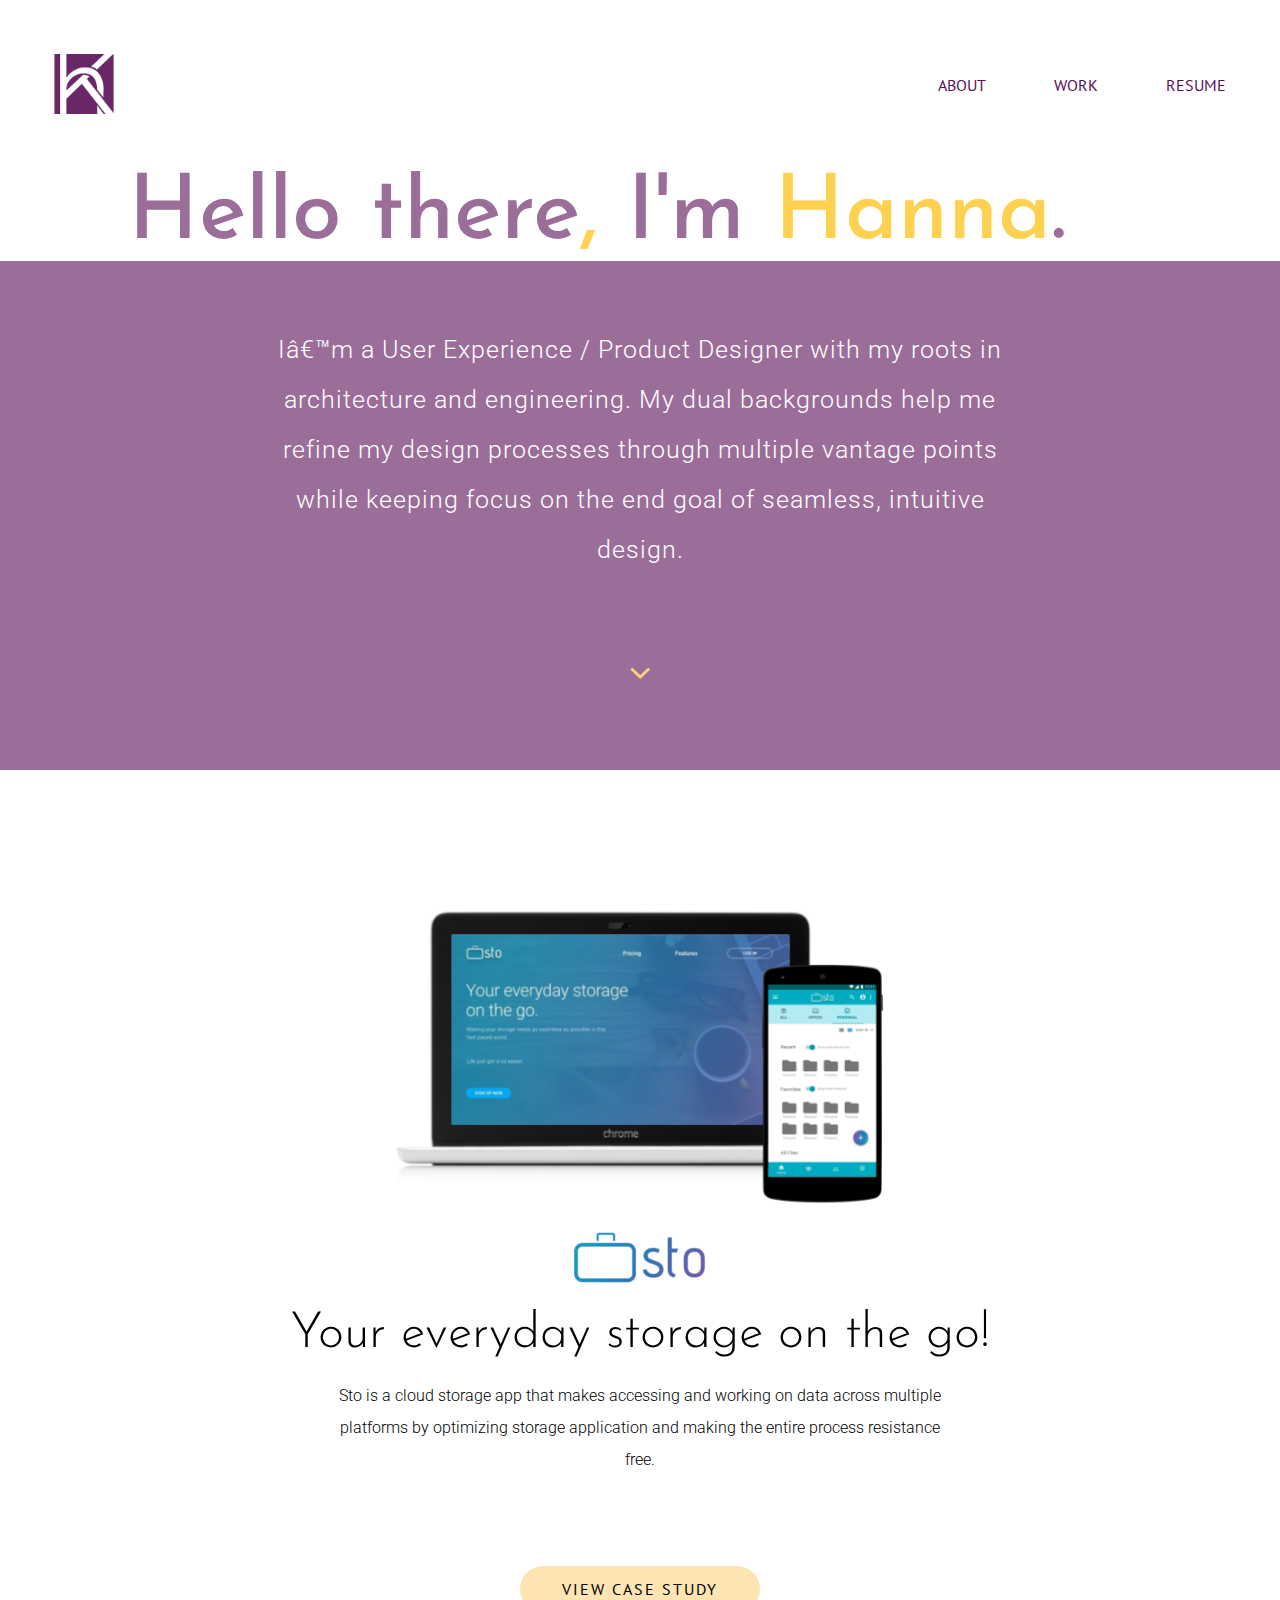
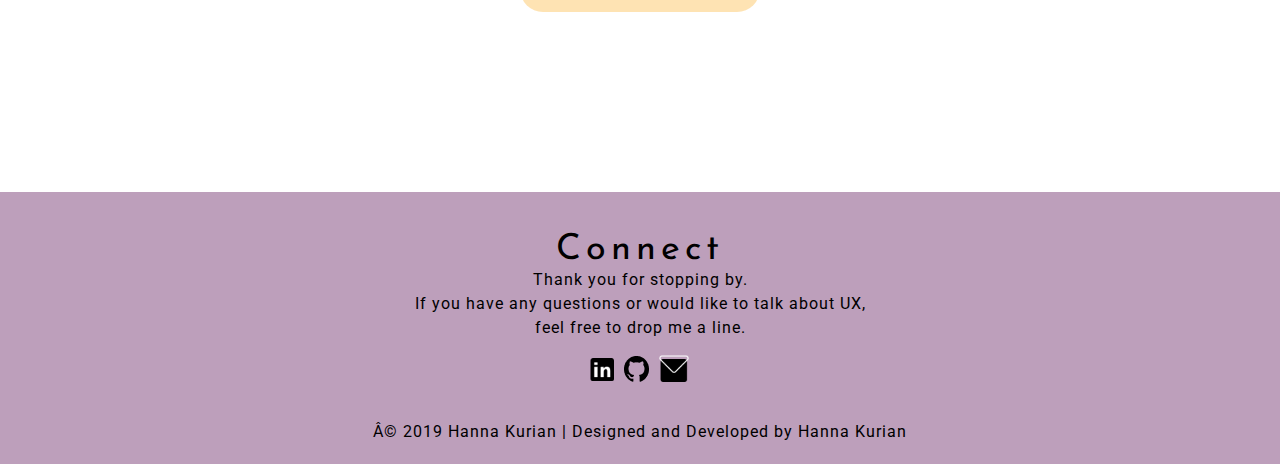
==== commit ea1179d6: "Update index.html" ====
--- a/index.html
+++ b/index.html
@@ -25,7 +25,7 @@
         <li class="logo"><a href="index.html"><img src="images/logo.png" alt="logo"></a></li>
         <li class="about"><a href="about.html">ABOUT</a></li>
         <li class="work"><a href="project.html">WORK</a></li>
-        <li class="resume"><a href="https://drive.google.com/file/d/1Lfg0qhiq1s1xW7n_6F_7X9Ksih0F5ll3/view?usp=sharing">RESUME</a></li>
+        <li class="resume"><a href="https://drive.google.com/file/d/1MYOfSh8_7zWIEd1ZQivoFqwlZMh4eCWr/view?usp=sharing" target="_blank">RESUME</a></li>
       </ul>
     </div>
   </header>
@@ -33,7 +33,7 @@
   <main>
     <section class="hero container">
       <div class="herotop">
-        <h1 class="herotext">Hello there<span class="yellow">, </span> I'm <span class="yellow"> Hanna</span>.</h1>
+        <h1 class="herotext">Hello there<span class="yellow">, </span>I'm<span class="yellow"> Hanna</span>.</h1>
       </div>
       <div class="herobottom">
         I’m a User Experience / Product Designer with my roots in architecture and engineering.
@@ -54,7 +54,7 @@
             <p class="maincontent">Sto is a cloud storage app that makes accessing and working on data across multiple platforms by optimizing storage application and making the entire process resistance free.</p>
           </div>
           <div class="viewcasestudy">
-            <a href="project.html"  class="button">VIEW CASE STUDY</a>
+            <a href="project.html"  class="button" target="_blank">VIEW CASE STUDY</a>
           </div>
         </div>
       </section>
@@ -68,7 +68,7 @@
               <h5>Connect</h5>
               <h6>Thank you for stopping by.<br>
                  If you have any questions or would like to talk about UX,<br>
-                 feel free to drop me a line at <a href="mailto:hannahabelk@gmail.com">hannahabelk@gmail.com</a><br>
+                 feel free to drop me a line.<br>
               </h6>
           </div>
 
@@ -77,17 +77,17 @@
           <div class="social">
             <ul class="footcontainer">
                 <li class="linkedin">
-                  <a href="https://www.linkedin.com/in/hannaroykurian/">
+                  <a href="https://www.linkedin.com/in/hannaroykurian/" target="_blank">
                   <img src="images/linkedin.png" alt="logo">
                   </a>
                 </li>
                 <li class="github">
-                  <a href="https://github.com/hannak5">
+                  <a href="https://github.com/hannak5" target="_blank">
                       <img src="images/github.png" alt="logo">
                   </a>
                 </li>
                 <li class="mail">
-                    <a href="mailto:hannahabelk@gmail.com">
+                    <a href="mailto:hannahabelk@gmail.com" target="_blank">
                     <img src="images/mail.png" alt="logo">
                     </a>
                   </li>
--- a/styles/main.css
+++ b/styles/main.css
@@ -15,7 +15,7 @@
   background-color: white;
   margin: 0 auto;
   overflow: hidden;
-  width: 100vw;
+  width: 100%;
 }
 
 /*project purple = #590E56*/
@@ -152,7 +152,6 @@
 }
 
 section {
-  margin: auto;
   width: 100%;
   overflow: hidden;
   display: flex;
@@ -171,12 +170,9 @@
 
 /*button specifications*/
 
-.aroundbutton{
-  padding-top: 5rem;
-  padding-bottom:8rem;
-}
 
 a.button:link , a.button:visited {
+  margin: 4rem 2rem 10rem 2rem;
   background-color: rgba(254, 209, 128, 60%);
   border: none;
   color: black;
@@ -223,6 +219,29 @@
     align-items: center;
     }
 
+
+
+
+/* .head{
+    position: sticky;
+    top: 0;
+    z-index: 100;
+}
+.section-container{
+    display: flex;
+    flex-wrap: wrap;
+    flex-direction: row;
+    font-family: 'Roboto', sans-serif;
+    font-size: 1.6rem;
+    text-transform: uppercase;
+    height: auto;
+    width: 100%;
+    padding: 0 5rem 5rem 5rem;
+    justify-content: space-between;
+    align-items: flex-start;
+    } */
+
+
 .logo img{
       justify-content: left;
       height: 60px;
@@ -239,10 +258,6 @@
       padding: 2%;
 }
 
-.flex-container a:link, a:visited{
-  color:#590E56;
-}
-
 .flex-container a:hover{
   color:#FED150;
 }
@@ -271,14 +286,14 @@
 
 .herotop{
   width:100%;
-  text-align: center;
+  text-align: left;
   font-weight: 500;
   font-size: 9rem;
   color: #9B6E9A;
   position: relative;
   z-index: 2;
-  justify-content: center;
-  align-items: center;
+  justify-content: left;
+  align-items: flex-start;
 }
 
 .herotext{
@@ -450,7 +465,7 @@
 }
 
 .seemywork{
-  margin: 5rem auto;
+
 }
 
 .quesbox, .ansbox{
@@ -493,16 +508,12 @@
 .interest{
   justify-content: center;
   padding: 6rem;
-  padding-bottom:4rem;
+  padding-bottom:0;
   font-size: 3.5rem;
   letter-spacing: normal;
   font-weight: 300;
 }
 
-.getintouch{
-  padding:10rem 8rem;
-  padding-top:0;
-}
 
 /* STO project page details */
 
@@ -559,6 +570,7 @@
 .design, .delv, .tools{
   min-width: 19rem;
 }
+
 /*problem solution section*/
 
 .problemsolution{
@@ -591,8 +603,6 @@
 
 /*color background sections*/
 .colorbk{
-  width:100%;
-  height:auto;
   background-color: rgba(205, 169, 160, 40%);
   padding:5rem 0;
 }
@@ -887,7 +897,7 @@
   display: flex;
   flex-grow: 1;
   flex-direction: row;
-  height: 32rem;
+  height: 35rem;
   width: auto;
   padding:0 1rem;
 }
@@ -1071,23 +1081,17 @@
 
 #secondframe{
   height:auto;
-  width:100%;
+  width:auto;
   overflow:auto;
 }
 
 
-#firstframe{
+#firstframe, #thirdframe{
   height: auto;
   width: auto;
   overflow:auto;
 }
 
-
-#thirdframe{
-  height: auto;
-  width: auto;
-  overflow:auto;
-}
 
 
 @media screen and (max-width: 992px) {
@@ -1117,19 +1121,6 @@
       justify-content: center;
     }
 
-    section {
-      margin: auto;
-      width: 100%;
-      overflow: hidden;
-      display: flex;
-      flex-wrap: wrap;
-      justify-content: center;
-      align-content: center;
-      align-items: center;
-      text-align: center;
-    }
-
-
   /*Hero section*/
 
   .hero {
@@ -1229,6 +1220,8 @@
 /*about me page*/
 
   .content {
+    justify-content: center;
+    align-items: center;
     width: 100vw;
     padding:0 3%;
   }
@@ -1314,10 +1307,23 @@
     line-height: 4rem;
   }
 
-  .getintouch{
-    padding:10rem 8rem;
+
+  .connectbutton {
+    display:flex;
+    flex-direction:column;
+    flex-wrap:wrap;
+  }
+
+  .getintouch, .downloadresume{
+    display:flex;
+    flex-direction: row;
+    flex-wrap: wrap;
+    justify-content: center;
+    align-items: center;
+    align-content: center;
     padding-top:0;
   }
+
 
 /* STO project page  */
 
@@ -1337,7 +1343,11 @@
 
     /*all the flex containers common element. 800px for desktop version*/
   .content {
-    width: 80vw;
+    width: 80%;
+    justify-content: center;
+    align-items: center;
+    align-content: center;
+
   }
 
 .sto{
@@ -1348,7 +1358,7 @@
 }
 
   .pcontent{
-    width:85%;
+    width:75%;
     align-items: center;
     justify-content: center;
     align-content: center;
@@ -1398,17 +1408,12 @@
 
   .delv-container{
     padding-top: 0px;
-    padding:0 10%;
     text-align:center;
-    justify-content:center;
-    align-items:center;
   }
 
   .design, .deliv , .tools{
     display:flex;
     flex-direction: column;
-    justify-content:center;
-    align-items:center;
     padding:2rem 0;
   }
 
@@ -1661,21 +1666,13 @@
   padding-left: 0px;
 }
 
-  #firstframe{
+  #firstframe, #thirdframe{
     padding: 2rem;
     height:600px;
     width:90vw;
     overflow: scroll;
     overflow-y: hidden;
   }
-
-  #thirdframe{
-  padding: 2rem;
-  height:600px;
-  width:90vw;
-  overflow: scroll;
-  overflow-y: hidden;
-}
 
   #secondframe{
     height:500px;
@@ -1687,7 +1684,7 @@
 
   .contentfull{
     padding:0;
-    width:100vw;
+    width:100%;
   }
 
   .designer{
@@ -1698,7 +1695,7 @@
 
   #myframe{
     height:300px;
-    width:100vw;
+    width:100%;
     overflow:hidden;
   }
 
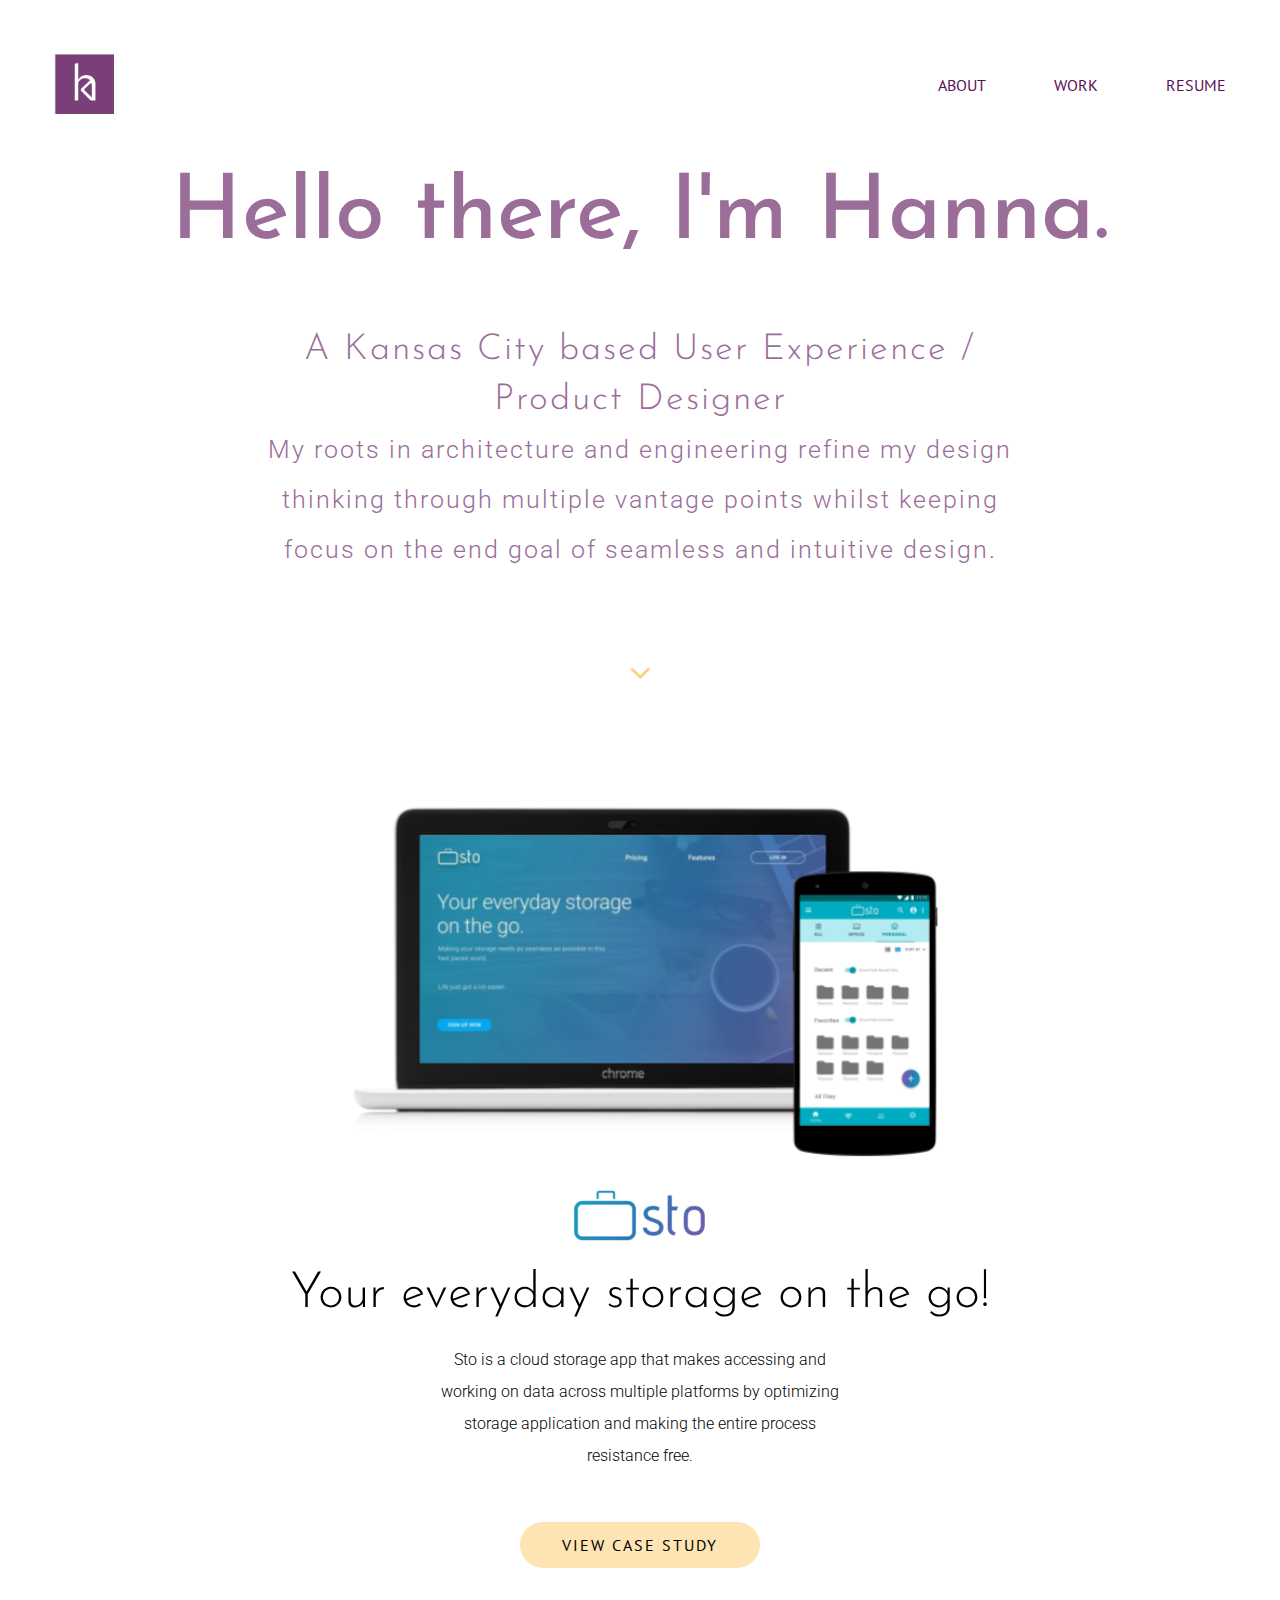
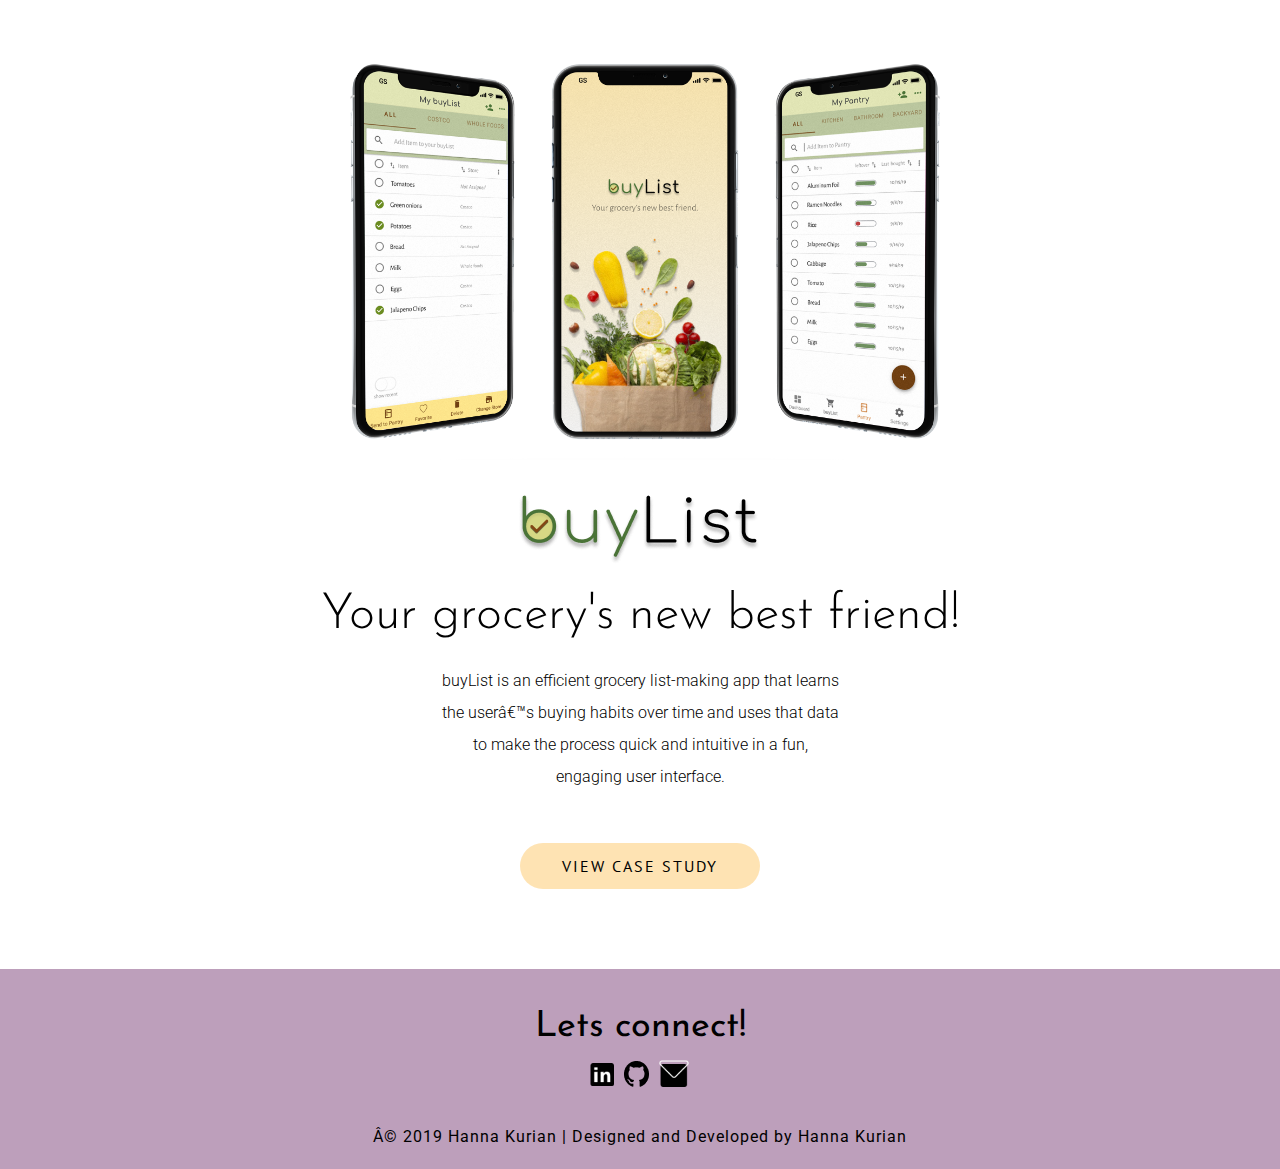
==== commit 74a6f157: "second commit" ====
--- a/index.html
+++ b/index.html
@@ -36,27 +36,49 @@
         <h1 class="herotext">Hello there<span class="yellow">, </span>I'm<span class="yellow"> Hanna</span>.</h1>
       </div>
       <div class="herobottom">
-        I’m a User Experience / Product Designer with my roots in architecture and engineering.
-        My dual backgrounds help me refine my design processes through multiple
-        vantage points while keeping focus on the end goal of seamless, intuitive design.
+        <h5>A Kansas City based User Experience / Product Designer</h5>
+        My roots in architecture and engineering refine my design thinking through multiple
+        vantage points whilst keeping focus on the end goal of seamless and intuitive design.
         <div class="arrow"><a href="#work"><img src="images/downarrow.png" alt="downarrow"></a></div>
       </div>
     </section>
 
 
       <!-- other sections below -->
-      <section class>
+      <!-- <section class>
         <div class="recent" id="work">
-          <div class="stoMain"><img src="images/stomain.png" alt="logo"></div>
-          <div class="stoLogo"><img src="images/stologo.png" alt="logo"></div>
-          <div class="stoTitle"><h1>Your everyday storage on the go!</h1></div>
+          <div class="Main-bl"><img src="images/stomain.png" alt="logo"></div>
+          <div class="proj-Logo"><img src="images/stologo.png" alt="logo"></div>
+          <div class="proj-Title"><h1>Your everyday storage on the go!</h1></div>
           <div class="stoContent">
-            <p class="maincontent">Sto is a cloud storage app that makes accessing and working on data across multiple platforms by optimizing storage application and making the entire process resistance free.</p>
+            <p class="proj-content">Sto is a cloud storage app that makes accessing and working on data across multiple platforms by optimizing storage application and making the entire process resistance free.</p>
           </div>
           <div class="viewcasestudy">
             <a href="project.html"  class="button" target="_blank">VIEW CASE STUDY</a>
           </div>
         </div>
+      </section> -->
+
+
+
+      <section class="intro pcontent" id="work">
+        <ul class="summary">
+          <li class="main-bl"><img src="images/stomain.png" alt="logo"></li>
+          <li class="proj-Logo"><img src="images/stologo.png" alt="logo"></li>
+          <li class="proj-Title"><h1>Your everyday storage on the go!</h1></li>
+          <li class="proj-Content indexpage"><p> Sto is a cloud storage app that makes accessing and working on data across multiple platforms by optimizing storage application and making the entire process resistance free.</p></li>
+          <li class="aroundbutton casestudy"><a class="button" href="project.html"  target="_blank">VIEW CASE STUDY</a></li>
+        </ul>
+      </section>
+
+      <section class="intro pcontent">
+        <ul class="summary">
+          <li class="main-bl"><img src="images/buylist/mainimg.png" alt="main image"></li>
+          <li class="proj-logo"><img src="images/buylist/logo.png" alt="buylist logo"></li>
+          <li class="proj-Title"><h1>Your grocery's new best friend!</h1></li>
+          <li class="proj-Content"><p> buyList is an efficient grocery list-making app that learns the user’s buying habits over time and uses that data to make the process quick and intuitive in a fun, engaging user interface.</p></li>
+          <li class="aroundbutton casestudy"><a class="button" href="buylist.html"  target="_blank">VIEW CASE STUDY</a></li>
+        </ul>
       </section>
 
     </main>
@@ -65,11 +87,7 @@
     <footer class="footerbox">
 
           <div class="texttop">
-              <h5>Connect</h5>
-              <h6>Thank you for stopping by.<br>
-                 If you have any questions or would like to talk about UX,<br>
-                 feel free to drop me a line.<br>
-              </h6>
+              <h5>Lets connect!</h5>
           </div>
 
 
--- a/styles/main.css
+++ b/styles/main.css
@@ -15,7 +15,7 @@
   background-color: white;
   margin: 0 auto;
   overflow: hidden;
-  width: 100%;
+  width: 100vw;
 }
 
 /*project purple = #590E56*/
@@ -50,7 +50,7 @@
 
 h5{
   font-family: 'Josefin Sans', sans-serif;
-  letter-spacing: .5rem;
+  letter-spacing: .2.5rem;
   font-size: 3.6rem;
 }
 
@@ -79,7 +79,7 @@
 .subtitle{
   font-family: 'Josefin Sans', sans-serif;
   font-size: 2.5rem;
-  line-height: 5rem;
+  line-height: 3rem;
   font-weight: 300;
 }
 
@@ -136,7 +136,7 @@
   height: auto;
   justify-content: center;
   text-align:left;
-  width: 800px;
+  max-width: 800px;
 }
 
 /*container that is width 100%*/
@@ -152,6 +152,7 @@
 }
 
 section {
+  margin: auto;
   width: 100%;
   overflow: hidden;
   display: flex;
@@ -168,11 +169,19 @@
 }
 
 
+
 /*button specifications*/
 
+.aroundbutton{
+  padding-top: 0rem;
+  padding-bottom:8rem;
+}
+
+.casestudy{
+  padding-top: 0;
+}
 
 a.button:link , a.button:visited {
-  margin: 4rem 2rem 10rem 2rem;
   background-color: rgba(254, 209, 128, 60%);
   border: none;
   color: black;
@@ -219,29 +228,6 @@
     align-items: center;
     }
 
-
-
-
-/* .head{
-    position: sticky;
-    top: 0;
-    z-index: 100;
-}
-.section-container{
-    display: flex;
-    flex-wrap: wrap;
-    flex-direction: row;
-    font-family: 'Roboto', sans-serif;
-    font-size: 1.6rem;
-    text-transform: uppercase;
-    height: auto;
-    width: 100%;
-    padding: 0 5rem 5rem 5rem;
-    justify-content: space-between;
-    align-items: flex-start;
-    } */
-
-
 .logo img{
       justify-content: left;
       height: 60px;
@@ -258,8 +244,12 @@
       padding: 2%;
 }
 
+.flex-container a:link, a:visited{
+  color:#590E56;
+}
+
 .flex-container a:hover{
-  color:#FED150;
+  color:#eaa221;
 }
 
 li.logo {
@@ -286,29 +276,30 @@
 
 .herotop{
   width:100%;
-  text-align: left;
+  text-align: center;
   font-weight: 500;
   font-size: 9rem;
   color: #9B6E9A;
   position: relative;
   z-index: 2;
-  justify-content: left;
-  align-items: flex-start;
+  justify-content: center;
+  align-items: center;
 }
 
 .herotext{
   width:100%;
-  padding-left:10%;
-}
-.yellow{
-  color: #FED150;
+  padding-left:0px;
+}
+
+/* .yellow{
+  color: #eaa221;
   text-align: left;
-}
+} */
 
 .herobottom{
   z-index: 0;
-  background-color: #9B6E9A;
-  color:white;
+  /* background-color: #9B6E9A; */
+  color:#9B6E9A;
   padding:5% 0;
   padding-left:20%;
   padding-right:20%;
@@ -319,7 +310,7 @@
   font-family: 'Roboto', sans-serif;
   font-size: 2.5rem;
   font-weight: 300;
-  letter-spacing: .1rem;
+  letter-spacing: .2rem;
 }
 
 .arrow img{
@@ -337,13 +328,30 @@
   width:95%;
 }
 
-.stoMain img{
+.Main img{
   padding:10% 0 0 0;
-  width: 50rem;
-  height: auto;
-}
-
-.stoTitle {
+  width: auto;
+  height: 50rem;
+}
+
+.main{
+  background-color: red;
+}
+
+
+
+.main-bl img{
+  padding: 0 5% 0 1%;
+  width: auto;
+  height: 400px;
+}
+
+.proj-logo{
+  padding-top:20px;
+}
+
+
+.proj-Title {
   height: auto;
   justify-content: center;
   align-items:center;
@@ -354,7 +362,7 @@
   padding:2rem;
 }
 
-.stoContent{
+.proj-Content{
   align-items: center;
   justify-content: center;
   align-content: center;
@@ -465,7 +473,7 @@
 }
 
 .seemywork{
-
+  margin: 5rem auto;
 }
 
 .quesbox, .ansbox{
@@ -491,6 +499,11 @@
   line-height: 4rem;
 }
 
+.small{
+  line-height: 2rem;
+  font-size:3rem;
+}
+
 .ans{
   font-size: 1.8rem;
 }
@@ -508,12 +521,16 @@
 .interest{
   justify-content: center;
   padding: 6rem;
-  padding-bottom:0;
+  padding-bottom:4rem;
   font-size: 3.5rem;
   letter-spacing: normal;
   font-weight: 300;
 }
 
+.getintouch{
+  padding:10rem 8rem;
+  padding-top:0;
+}
 
 /* STO project page details */
 
@@ -522,14 +539,15 @@
 .intro{
   align-items: center;
   display: flex;
-  flex-direction: row
+  flex-direction: row;
   justify-content: space-between;
   width:90%;
   height: auto;
-}
-
-
-.sto{
+  padding-top: 1%;
+}
+
+
+.summary{
   overflow: hidden;
   display: flex;
   flex-wrap: wrap;
@@ -539,23 +557,22 @@
   align-items: center;
 }
 
-.stoMainp, .stoLogop, .stoTitlep, .stoContentp{
+.Main, .proj-Logo, .proj-Title, .proj-Content{
   align-items: center;
   display: flex;
   flex-direction: row;
   justify-content: center;
   text-align: center;
-  width:100%;
-}
-
-.stoTitlep {
+}
+
+.proj-Title {
   padding: 3% 0;
   font-weight: 300;
   font-size: 5rem;
 }
 
-.stoContentp{
-  width:600px;
+.proj-Content{
+  width:100%;
   font-size: 1.8rem;
   line-height: 2rem;
 }
@@ -565,12 +582,12 @@
   justify-content: space-between;
   text-align:center;
   padding: 6rem 0;
+  max-width:750px;
 }
 
 .design, .delv, .tools{
   min-width: 19rem;
 }
-
 /*problem solution section*/
 
 .problemsolution{
@@ -597,12 +614,18 @@
   filter: drop-shadow(0px 3px 9px #B3C1C7);
 }
 
-.prob{
+.apppage img{
+  width:100%;
+  height:auto;
+}
+/* .prob{
   padding-bottom: 4.5rem;
-}
+} */
 
 /*color background sections*/
 .colorbk{
+  width:100%;
+  height:auto;
   background-color: rgba(205, 169, 160, 40%);
   padding:5rem 0;
 }
@@ -621,7 +644,7 @@
   text-transform:lowercase;
   background-color: none;
   border-radius: 0;
-  border-bottom: 1px solid #FED150;
+  border-bottom: 1px solid #eaa221;
   line-height: normal;
   padding: 0;
   margin:50px;
@@ -726,10 +749,10 @@
 }
 
 a:hover{
-  color: #FED150;
-}
-
-/*persona seciton*/
+  color: #eaa221;
+}
+
+/*persona section*/
 
 .persona-cont {
   display: flex;
@@ -851,13 +874,20 @@
   align-content: center;
 }
 
-.google, .dropbox, .evernote{
+.comp1, .comp2, .comp3{
   display: flex;
   flex-direction: row;
   justify-content: space-between;
   align-items: center;
 }
 
+.comp1 img, .comp2 img, .comp3 img{
+  width: auto;
+  height: 10rem;
+  margin:0 5%;
+}
+
+
 /*user flows section*/
 
 .userflows{
@@ -868,7 +898,7 @@
   align-items: flex-end;
   align-content: center;
   justify-content:center;
-  padding: 5rem 0;
+  padding: 8rem 0;
   height: auto;
   width:100%;
 }
@@ -878,12 +908,42 @@
   justify-content: center;
   align-items: flex-end;
   align-content: center;
-  width: 58rem;
+  max-height:40rem;
+  width:auto;
   margin:2rem;
   margin-bottom:.5rem;
   filter: drop-shadow(0px 3px 9px #B3C1C7);
 }
 
+.flow3 img, .flow4 img{
+  display: flex;
+  justify-content: center;
+  align-items: flex-end;
+  align-content: center;
+  max-height:60rem;
+  width:auto;
+  margin:2rem;
+  margin-bottom:.5rem;
+  filter: drop-shadow(0px 3px 9px #B3C1C7);
+}
+
+.sitemap img{
+  width: 100%;
+  height: auto;
+}
+
+.sketch{
+  align-items: center;
+  align-content: center;
+  justify-content: center;
+}
+
+.sketch img{
+  height: 45rem;
+  width: auto;
+  padding: 0rem 2rem;
+}
+
 /*images of "creating new file" screens*/
 .createnewfile{
   display: flex;
@@ -897,7 +957,7 @@
   display: flex;
   flex-grow: 1;
   flex-direction: row;
-  height: 35rem;
+  height: 32rem;
   width: auto;
   padding:0 1rem;
 }
@@ -942,6 +1002,11 @@
 .box{
   justify-content:center;
   width: 28%;
+}
+
+.box-bl{
+  justify-content:center;
+  width: 25%;
 }
 
 .dot {
@@ -975,6 +1040,64 @@
   background-color:#F2F2F2;
 }
 
+.b1{
+  background-color:#4A7337;
+}
+
+.b2{
+  background-color:#6B8C21;
+}
+
+.b3{
+  background-color:#C4CB6B;
+}
+
+.b4{
+  background-color:#FED86D;
+}
+
+.b5{
+  background-color:#FEE58B;
+}
+
+.b6{
+  background-color:#EBB203;
+}
+
+.b7{
+  background-color:#777C7E;
+}
+
+.b8{
+  background-color:#3A3D3E;
+}
+
+.b9{
+  background-color:#AE1011;
+}
+
+.b10{
+  background-color:#D95628;
+}
+
+.b11{
+  background-color:#CE8342;
+}
+
+.b12{
+  background-color:#704012;
+}
+
+
+.moodboard img{
+  height:auto;
+  width:100%;
+  display:flex;
+  justify-content:center;
+  align-items: center;
+  align-content: center;
+}
+
 .logoimg{
   display: flex;
   flex-direction: row;
@@ -984,13 +1107,55 @@
   padding: 6rem 0;
 }
 
+.bllogos{
+  display: flex;
+  flex-direction:row;
+  flex-wrap: wrap;
+  justify-content: space-between;
+  padding: 6rem 0;
+}
+
 .l1 img, .l2 img, .l3 img{
   display: flex;
   flex-direction: row;
   flex-wrap: wrap;
   justify-content: center;
   padding:0 20px;
-}
+  width:100%;
+}
+
+.l2 img, .l3 img{
+  display: flex;
+  flex-direction: row;
+  flex-wrap: wrap;
+  flex-direction: column;
+  justify-content: center;
+  padding:0;
+  width:50%;
+}
+
+.bl1 img, .bl2 img, .bl3 img{
+  display: flex;
+  flex-wrap: wrap;
+  flex-direction: column;
+  justify-content: center;
+  padding:0;
+  width:auto;
+  height:400px;
+}
+
+.bl2 img, .bl3 img{
+  padding-top: 20px;
+
+}
+/* .bl2 img, .bl3 img{
+  display: flex;
+  flex-wrap: wrap;
+  flex-direction: row;
+  justify-content: center;
+  padding:0;
+  width:25%;
+} */
 
 /*preference testing*/
 
@@ -1010,6 +1175,63 @@
   flex-wrap: wrap;
   justify-content: center;
 }
+
+.row1a, .row2a, .row3a,.row4a{
+  display: flex;
+  flex-direction: row;
+  flex-wrap: wrap;
+  justify-content: center;
+}
+
+.mobile{
+
+}
+
+.s1a img, .s1b img{
+  display: flex;
+  flex-direction: column;
+  align-items: flex-start;
+  justify-content: center;
+  padding: 10px 20px;
+  height: 600px;
+  width: auto;
+  filter: drop-shadow(0px 3px 9px #B3C1C7);
+}
+
+.s2a img, .s2b img{
+  display: flex;
+  flex-direction: column;
+  align-items: flex-start;
+  justify-content: center;
+  padding: 10px 20px;
+  height: 600px;
+  width: auto;
+  filter: drop-shadow(0px 3px 9px #B3C1C7);
+}
+
+.s3a img, .s3b img{
+  display: flex;
+  flex-direction: row;
+  align-items: flex-start;
+  justify-content: center;
+  padding: 10px 20px;
+  height: 600px;
+  width: auto;
+  filter: drop-shadow(0px 3px 9px #B3C1C7);
+}
+
+.s4a img, .s4b img{
+  display: flex;
+  flex-direction: row;
+  align-items: flex-start;
+  justify-content: center;
+  padding: 10px 20px;
+  height: 600px;
+  width: auto;
+  filter: drop-shadow(0px 3px 9px #B3C1C7);
+}
+
+
 
 .img1a img, .img1b img{
   filter: drop-shadow(0px 3px 9px #B3C1C7);
@@ -1070,6 +1292,26 @@
   padding: 50px 20px;
 }
 
+.blrow1, .blrow2{
+  display: flex;
+  flex-direction: row;
+  justify-content: center;
+  padding: 50px 20px;
+}
+
+.s1 img, .s2 img, .s3 img, .s4 img, .s5 img, .s6 img,
+.s7 img, .s8 img, .s9 img, .s10 img{
+  align-items: center;
+  display: flex;
+  height: 45rem;
+  justify-content: space-between;
+  align-items: center;
+  align-content: center;
+  padding: 0px 10px;
+  width: auto;
+}
+
+
 .s1 img, .s2 img, .s3 img, .s4 img, .s5 img, .s6 img{
   align-items: center;
   display: flex;
@@ -1079,19 +1321,46 @@
   width: auto;
 }
 
+.personas{
+  display: flex;
+  justify-content: center;
+  align-items: center;
+  align-content: center;
+
+}
+
 #secondframe{
   height:auto;
-  width:auto;
+  width:100%;
   overflow:auto;
 }
 
 
-#firstframe, #thirdframe{
+#firstframe{
   height: auto;
   width: auto;
   overflow:auto;
 }
 
+#firstframe1{
+  height: auto;
+  width: auto;
+  overflow:auto;
+}
+
+#personaframe1{
+  height: auto;
+  width: auto;
+  overflow:auto;
+}
+
+
+
+#thirdframe{
+  height: auto;
+  width: auto;
+  overflow:auto;
+}
 
 
 @media screen and (max-width: 992px) {
@@ -1121,6 +1390,19 @@
       justify-content: center;
     }
 
+    section {
+      margin: auto;
+      width: 100%;
+      overflow: hidden;
+      display: flex;
+      flex-wrap: wrap;
+      justify-content: center;
+      align-content: center;
+      align-items: center;
+      text-align: center;
+    }
+
+
   /*Hero section*/
 
   .hero {
@@ -1142,10 +1424,9 @@
 
   .herobottom{
     height:100%;
-    background-color: #9B6E9A;
     padding:10% 20%;
     line-height: 4rem;
-    font-size: 1.8rem;
+    font-size: 1.6rem;
   }
 
   .arrow img{
@@ -1153,27 +1434,29 @@
     padding-bottom: 10px;
   }
 
-  .stoMain img{
+  .Main img{
     justify-content: center;
     width:300px;
     height:auto;
   }
 
-  .stoLogo img{
-    justify-content: center;
-    height: 4rem;
+
+  .proj-Logo img{
+    height: 60px;
     width: auto;
-  }
-
-  .stoTitle {
+    margin:0;
+
+  }
+
+  .proj-Title {
     justify-content: center;
     height: auto;
     font-weight: 300;
     font-size: 3rem;
-    padding: 2rem 4rem;
-  }
-
-  .stoContent{
+    padding: 2rem 2rem;
+  }
+
+  .proj-Content{
     justify-content: center;
     padding: 2rem 5rem;
     padding-top: 0;
@@ -1220,8 +1503,6 @@
 /*about me page*/
 
   .content {
-    justify-content: center;
-    align-items: center;
     width: 100vw;
     padding:0 3%;
   }
@@ -1307,23 +1588,10 @@
     line-height: 4rem;
   }
 
-
-  .connectbutton {
-    display:flex;
-    flex-direction:column;
-    flex-wrap:wrap;
-  }
-
-  .getintouch, .downloadresume{
-    display:flex;
-    flex-direction: row;
-    flex-wrap: wrap;
-    justify-content: center;
-    align-items: center;
-    align-content: center;
+  .getintouch{
+    padding:10rem 8rem;
     padding-top:0;
   }
-
 
 /* STO project page  */
 
@@ -1343,14 +1611,10 @@
 
     /*all the flex containers common element. 800px for desktop version*/
   .content {
-    width: 80%;
-    justify-content: center;
-    align-items: center;
-    align-content: center;
-
-  }
-
-.sto{
+    width: 80vw;
+  }
+
+.summary{
   width:100%;
   align-items: center;
   justify-content: center;
@@ -1358,7 +1622,7 @@
 }
 
   .pcontent{
-    width:75%;
+    width:85%;
     align-items: center;
     justify-content: center;
     align-content: center;
@@ -1374,22 +1638,25 @@
     justify-content: center;
   }
 
-  .stoMainp img{
+  .proj-Main img{
     width:100%;
     height:auto;
   }
 
-  .stoTitlep{
-    padding: 10% 0;
+  .proj-Title{
+    padding: 2% 0;
     font-weight: 300;
     font-size: 3.5rem;
   }
 
 
-  .stoContentp{
+  .proj-Content{
     width:80%;
     font-size: 1.6rem;
     line-height: 3rem;
+    justify-content: center;
+    text-align: center;
+    align-items: center;
   }
 
 
@@ -1408,12 +1675,18 @@
 
   .delv-container{
     padding-top: 0px;
+    padding:0 10%;
     text-align:center;
+    justify-content:center;
+    align-items:center;
+    width:auto;
   }
 
   .design, .deliv , .tools{
     display:flex;
     flex-direction: column;
+    justify-content:center;
+    align-items:center;
     padding:2rem 0;
   }
 
@@ -1436,9 +1709,11 @@
     width: 100%;
   }
 
-  .prob{
+
+
+  /* .prob{
     padding-bottom: 4.5rem;
-  }
+  } */
 
   /*color background sections*/
 
@@ -1485,7 +1760,7 @@
 
 .readmore{
   text-align: center;
-  border-top: 1px solid #FED150;
+  border-top: 1px solid #eaa221;
   padding:2px 0;
   background-color: transparent;
 }
@@ -1531,12 +1806,13 @@
     padding: 4rem 0;
   }
 
-  .google img, .dropbox img, .evernote img{
+  .comp1 img, .comp2 img, .comp3 img{
     width: auto;
-    height: 6rem;
-  }
-
-  .google .dropbox , .evernote {
+    height: 8rem;
+    margin:5%;
+  }
+
+  .comp1 , .comp2 , .comp3 {
     justify-content: center;
   }
 
@@ -1548,7 +1824,7 @@
 
   .flow1 img, .flow2 img{
     width: 33rem;
-    padding: 5rem 2rem;
+    padding: 5rem 0rem;
   }
 
 
@@ -1596,7 +1872,12 @@
 }
 
 .box{
-    width: 30%
+    width: 30%;
+}
+
+.box-bl{
+    width: 25%;
+
 }
 
 .logoimg{
@@ -1626,7 +1907,7 @@
   padding: 0;
 }
 
-.row1, .row2, .row3{
+.row1, .row2, .row3, .row4{
   flex-direction: column;
   justify-content: center;
   align-items: center;
@@ -1648,6 +1929,10 @@
 }
 
 .threephone img{
+  margin: 5px auto;
+}
+
+.sketch img{
   margin: 5px auto;
 }
 
@@ -1666,13 +1951,30 @@
   padding-left: 0px;
 }
 
-  #firstframe, #thirdframe{
+  #firstframe{
     padding: 2rem;
     height:600px;
     width:90vw;
     overflow: scroll;
     overflow-y: hidden;
   }
+
+
+  #firstframe1{
+    padding: 2rem;
+    height:600px;
+    width:90vw;
+    overflow: scroll;
+    overflow-y: hidden;
+  }
+
+  #thirdframe{
+  padding: 2rem;
+  height:600px;
+  width:90vw;
+  overflow: scroll;
+  overflow-y: hidden;
+}
 
   #secondframe{
     height:500px;
@@ -1682,9 +1984,25 @@
     overflow-y: hidden;
   }
 
+  /* .personas img{
+    max-width: 100%;
+   height: auto;
+
+  } */
+
+  #personaframe{
+    object-fit: cover;
+    padding: 2rem;
+    height: 100%;
+    width:auto;
+    overflow: scroll;
+    overflow-y: hidden;
+    object-position:center;
+  }
+
   .contentfull{
     padding:0;
-    width:100%;
+    width:100vw;
   }
 
   .designer{
@@ -1695,7 +2013,7 @@
 
   #myframe{
     height:300px;
-    width:100%;
+    width:100vw;
     overflow:hidden;
   }
 
